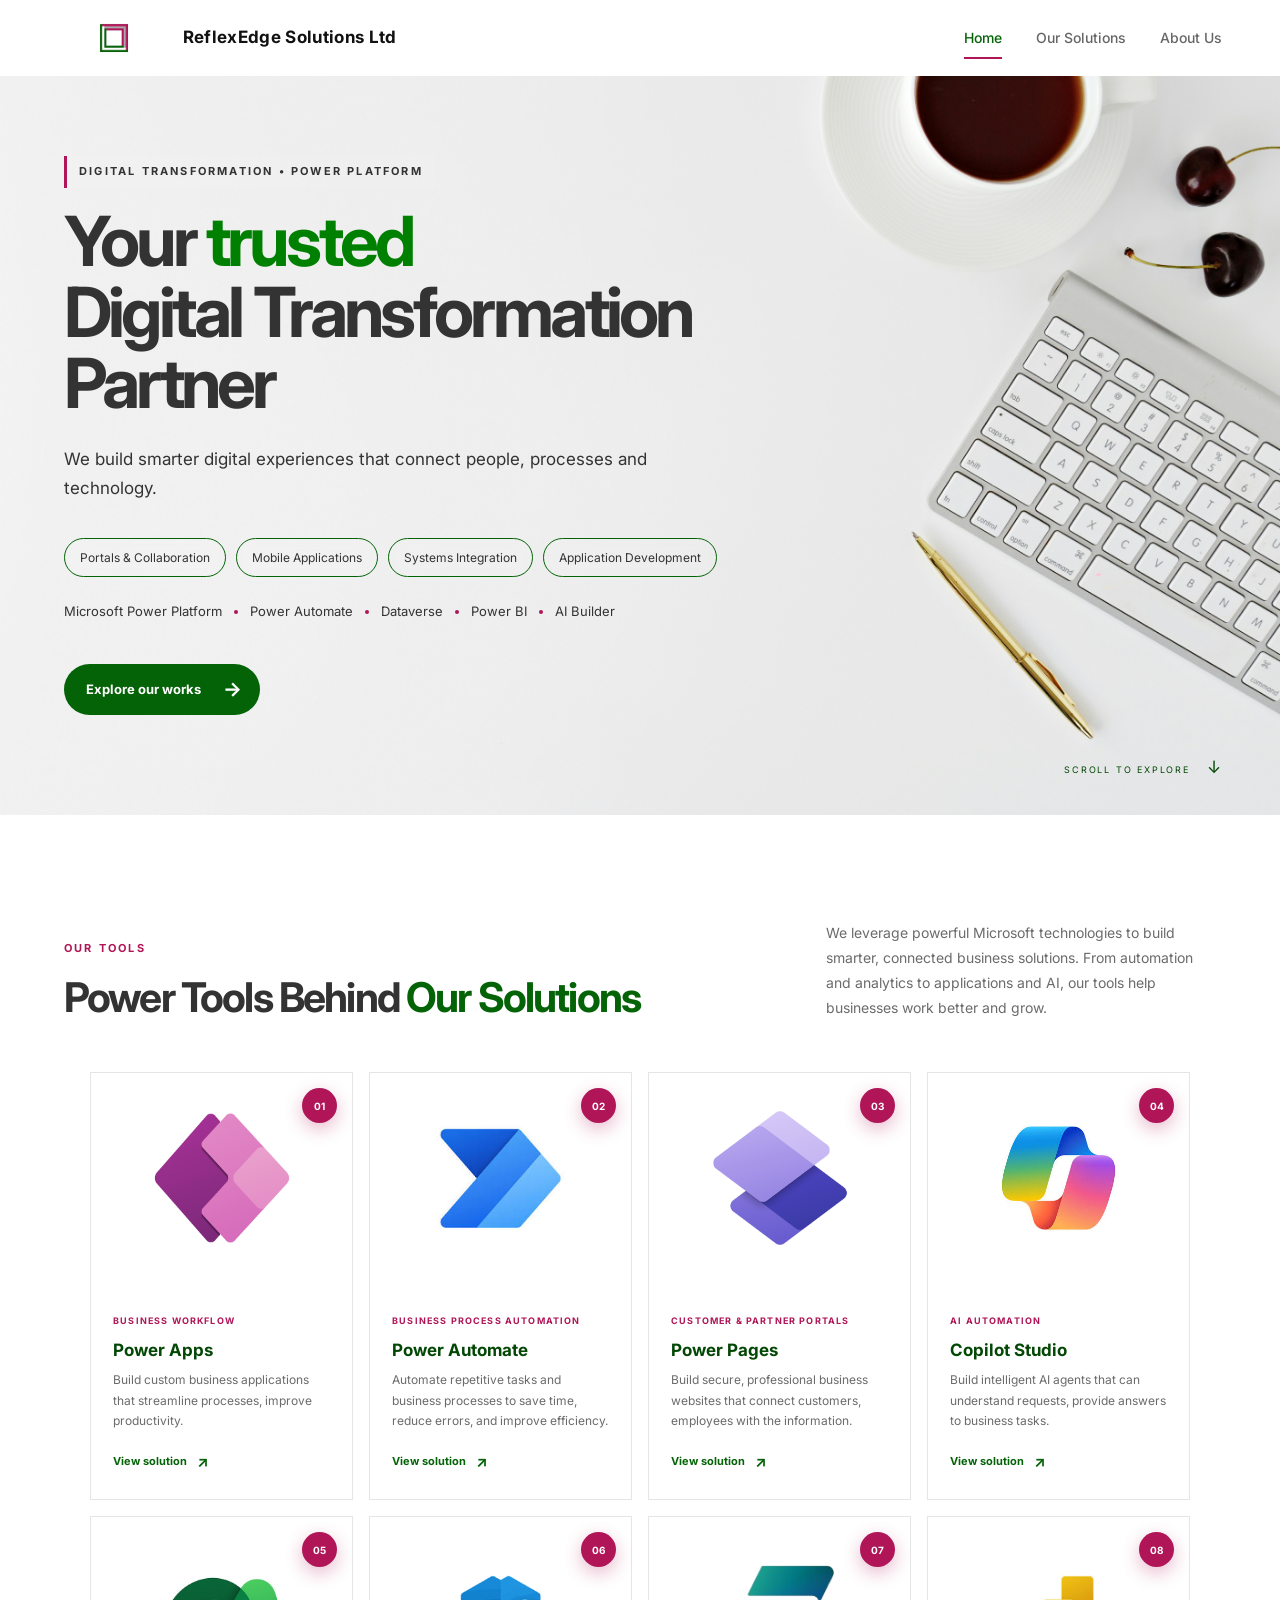
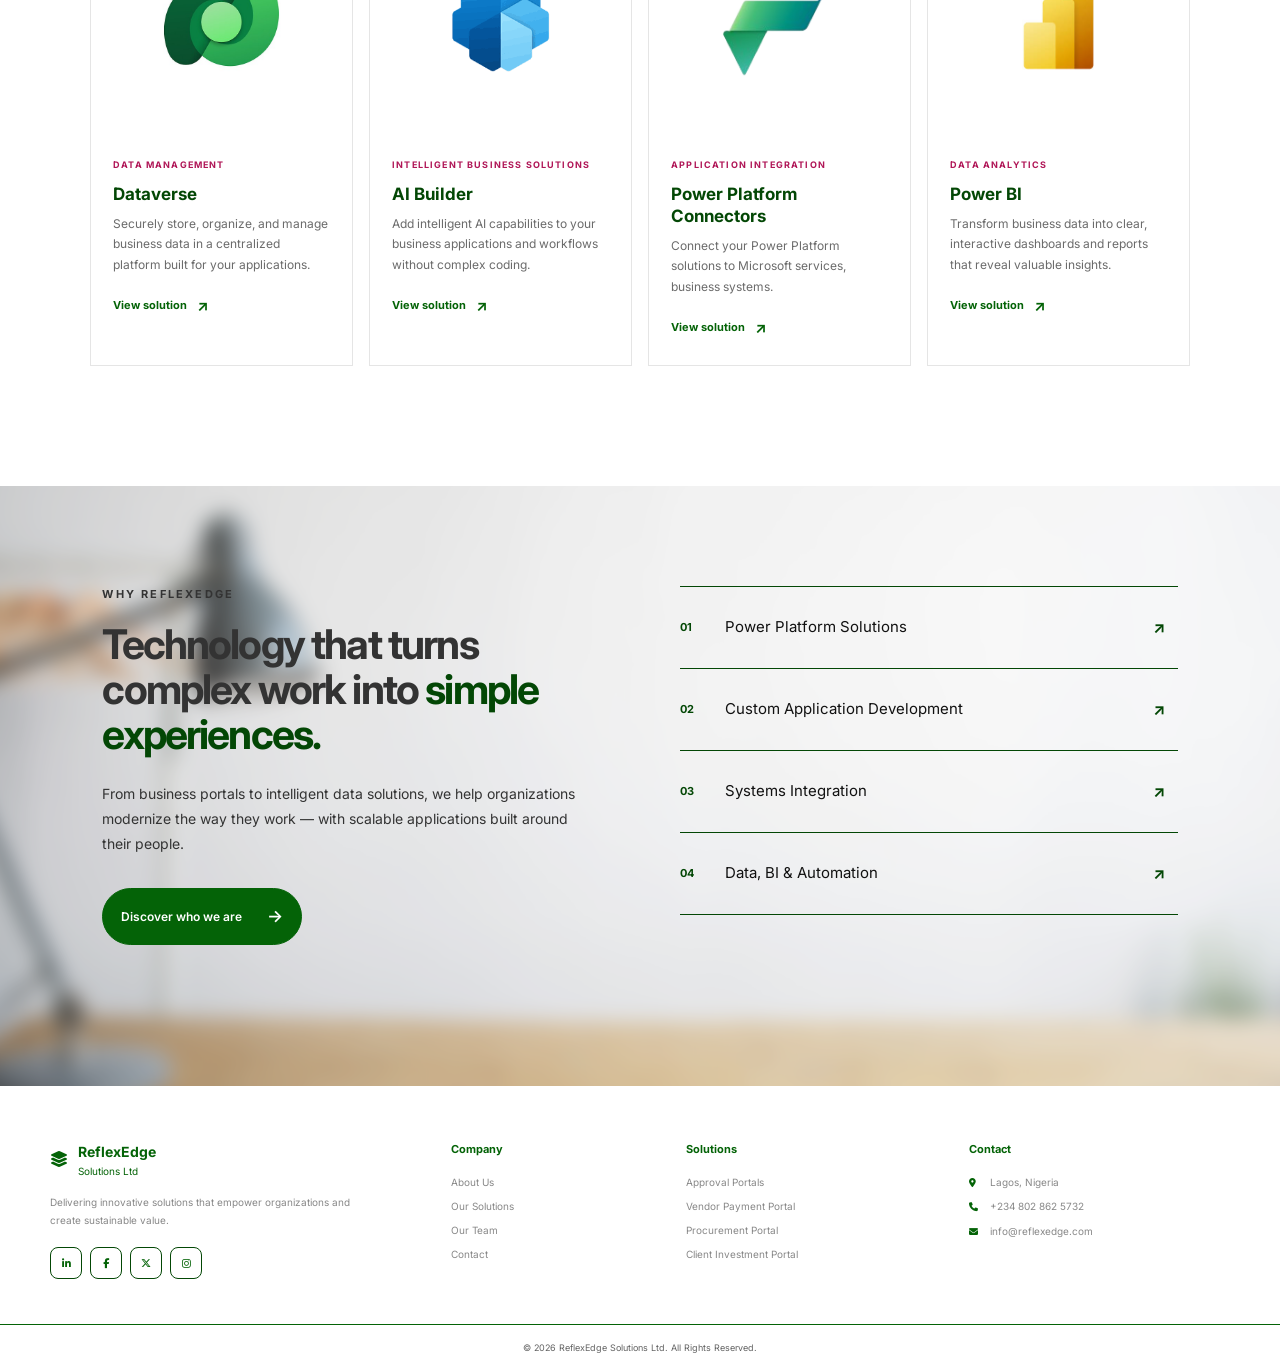
==== index.html @ c1a8a772 "Update index.html" ====
<!DOCTYPE html>
<html lang="en">
<head>
    <meta charset="UTF-8">
    <meta name="viewport" content="width=device-width, initial-scale=1.0">

    <meta name="description"
          content="ReflexEdge Solutions Ltd — Digital transformation, Power Platform and business application solutions.">

    <meta name="keywords"
          content="ReflexEdge Solutions, ReflexEdge Solutions Ltd, digital transformation Nigeria, Power Platform Nigeria, business applications Nigeria, systems integration">

    <meta name="author" content="ReflexEdge Solutions Ltd">
    <meta name="robots" content="index, follow">

    <link rel="canonical" href="https://www.reflexedgesolutions.com/">

    <title>ReflexEdge Solutions Ltd | Digital Transformation</title>

    <link rel="icon" type="image/png" href="images/logo.png">

    <link rel="preconnect" href="https://fonts.googleapis.com">
    <link rel="preconnect" href="https://fonts.gstatic.com" crossorigin>
    <link href="https://fonts.googleapis.com/css2?family=Inter:wght@400;500;600;700;800&display=swap"
          rel="stylesheet">

    <link rel="stylesheet" href="style.css">

    <link rel="stylesheet"
          href="https://cdnjs.cloudflare.com/ajax/libs/font-awesome/6.5.2/css/all.min.css">
</head>



    

<body>

<header class="site-header">
    <a href="#home" class="brand">
        <img src="images/logo.png" alt="ReflexEdge Solutions Ltd Logo">
        <span>ReflexEdge Solutions Ltd</span>
    </a>

    <nav class="desktop-nav" aria-label="Primary navigation">
        <a href="/" class="active">Home</a>
        <a href="/Solutions/">Our Solutions</a>
        <a href="/meet-the-team/">About Us</a>
    </nav>

    <button class="menu-button" aria-label="Open menu" type="button">
        <span></span>
        <span></span>
        <span></span>
    </button>
</header>

<main>

    <!-- HERO -->
    <section class="hero" id="home">
        <div class="hero-image"></div>
        <div class="hero-overlay"></div>

        <div class="hero-content">
            <div class="hero-text">

                <span class="eyebrow">
                    DIGITAL TRANSFORMATION • POWER PLATFORM
                </span>

                <h1 class="animated-heading">
                    <span class="heading-line line-1" style = color:#333333 >
                        Your <span style="color:green">trusted</span>
                    </span>

                    <span class="heading-line line-2" style = color:#333333>
                        Digital Transformation
                    </span>

                    <span class="heading-line line-3" style = color:#333333>
                        Partner
                    </span>
                </h1>

                <p class="hero-lead">
                    We build smarter digital experiences
                    that connect people, processes and technology.
                </p>

                <div class="service-pills">
                    <span>Portals &amp; Collaboration</span>
                    <span>Mobile Applications</span>
                    <span>Systems Integration</span>
                    <span>Application Development</span>
                </div>

                <div class="platforms">
                    <span>Microsoft Power Platform</span>
                    <i></i>
                    <span>Power Automate</span>
                    <i></i>
                    <span>Dataverse</span>
                    <i></i>
                    <span>Power BI</span>
                    <i></i>
                    <span>AI Builder</span>
                </div>

                <a href="Solutions/" class="hero-cta">
                    Explore our works
                    <span>→</span>
                </a>

            </div>
        </div>

        <div class="hero-scroll">
            SCROLL TO EXPLORE
            <span>↓</span>
        </div>
    </section>

    <!-- SOLUTIONS -->
    <section class="solutions-section" id="solutions">

        <div class="section-heading">
            <div>
                <span class="section-kicker">OUR TOOLS</span>

                <h2>
                   Power Tools Behind 
                    <em>Our Solutions</em>
                </h2>
            </div>

            <p>
               We leverage powerful Microsoft technologies to build smarter, connected business solutions.
               From automation and analytics to applications and AI, our tools help businesses work better and grow.
            </p>
        </div>

        <div class="solution-grid">

            <article class="solution-card">
                <div class="card-image">
                    <img src="images/power_apps.png" alt="Approval Portal">
                    <span class="card-number">01</span>
                </div>

                <div class="card-body">
                    <span>Business Workflow</span>
                    <h3>Power Apps</h3>
                    <p>
                        Build custom business applications that streamline processes, improve productivity.
                    </p>

                    <a href="/Solutions/">
                        View solution <b>↗</b>
                    </a>
                </div>
            </article>

            <article class="solution-card">
                <div class="card-image">
                    <img src="images/powerautomate.png" alt="Vendor Payment Portal">
                    <span class="card-number">02</span>
                </div>

                <div class="card-body">
                    <span>Business Process Automation</span>
                    <h3>Power Automate</h3>
                    <p>
                        Automate repetitive tasks and business processes to save time, reduce errors, and improve efficiency.
                    </p>

                    <a href="/Solutions/">
                        View solution <b>↗</b>
                    </a>
                </div>
            </article>

            <article class="solution-card">
                <div class="card-image">
                    <img src="images/powerpages.png" alt="Procurement Portal">
                    <span class="card-number">03</span>
                </div>

                <div class="card-body">
                    <span>Customer & Partner Portals</span>
                    <h3>Power Pages</h3>
                    <p>
                        Build secure, professional business websites that connect customers, employees with the information.                   </p>

                    <a href="/Solutions/">
                        View solution <b>↗</b>
                    </a>
                </div>
            </article>

            <article class="solution-card">
                <div class="card-image">
                    <img src="images/copilot_studio.jpg" alt="Client Investment Portal">
                    <span class="card-number">04</span>
                </div>

                <div class="card-body">
                    <span>AI Automation </span>
                    <h3>Copilot Studio</h3>
                    <p>
                        Build intelligent AI agents that can understand requests, provide answers to business tasks.                    </p>

                    <a href="/Solutions/">
                        View solution <b>↗</b>
                    </a>
                </div>
            </article>




             <article class="solution-card">
                <div class="card-image">
                    <img src="images/dataverse.jpg" alt="Client Investment Portal">
                    <span class="card-number">05</span>
                </div>

                <div class="card-body">
                    <span>Data Management</span>
                    <h3>Dataverse</h3>
                    <p>
                        Securely store, organize, and manage business data in a centralized platform built for your applications.                   </p>

                    <a href="/Solutions/">
                        View solution <b>↗</b>
                    </a>
                </div>
            </article>





             <article class="solution-card">
                <div class="card-image">
                    <img src="images/AI_builder.png" alt="Client Investment Portal">
                    <span class="card-number">06</span>
                </div>

                <div class="card-body">
                    <span>Intelligent Business Solutions</span>
                    <h3>AI Builder</h3>
                    <p>
                        Add intelligent AI capabilities to your business applications and workflows without complex coding.                    </p>

                    <a href="/Solutions/">
                        View solution <b>↗</b>
                    </a>
                </div>
            </article>




             <article class="solution-card">
                <div class="card-image">
                    <img src="images/PowerPlatformonnectors.png" alt="Client Investment Portal">
                    <span class="card-number">07</span>
                </div>

                <div class="card-body">
                    <span>Application Integration</span>
                    <h3>Power Platform Connectors</h3>
                    <p>
                        Connect your Power Platform solutions to Microsoft services, business systems.</p>

                    <a href="/Solutions/">
                        View solution <b>↗</b>
                    </a>
                </div>
            </article>




             <article class="solution-card">
                <div class="card-image">
                    <img src="images/powerBI.jpg" alt="Client Investment Portal">
                    <span class="card-number">08</span>
                </div>

                <div class="card-body">
                    <span>Data Analytics</span>
                    <h3>Power BI</h3>
                    <p>
                        Transform business data into clear, interactive dashboards and reports that reveal valuable insights.  </p>

                    <a href="/Solutions/">
                        View solution <b>↗</b>
                    </a>
                </div>
            </article>


        </div>
    </section>

    <!-- WHY REFLEXEDGE -->
    <section class="capabilities" id="about">

        <div class="capability-copy">
            <span class="section-kicker">WHY REFLEXEDGE</span>

            <h2>
                Technology that turns complex
                work into
                <span>simple experiences.</span>
            </h2>

            <p>
                From business portals to intelligent
                data solutions, we help organizations
                modernize the way they work — with
                scalable applications built around
                their people.
            </p>

            <a href="/meet-the-team/index.html" class="outline-button">
                Discover who we are
                <span>→</span>
            </a>
        </div>

        <div class="capability-list">

            <div>
                <strong>01</strong>
                <span>Power Platform Solutions</span>
                <b>↗</b>
            </div>

            <div>
                <strong>02</strong>
                <span>Custom Application Development</span>
                <b>↗</b>
            </div>

            <div>
                <strong>03</strong>
                <span>Systems Integration</span>
                <b>↗</b>
            </div>

            <div>
                <strong>04</strong>
                <span>Data, BI &amp; Automation</span>
                <b>↗</b>
            </div>

        </div>
    </section>

</main>

<!-- FOOTER -->
<footer class="footer">

    <div class="container footer-grid">

        <div class="footer-brand">

            <a href="#" class="footer-logo">
                <span class="logo-mark">
                    <i class="fa-solid fa-layer-group"></i>
                </span>

                <span class="logo-text">
                    <strong>ReflexEdge</strong>
                    <small>Solutions Ltd</small>
                </span>
            </a>

            <p>
                Delivering innovative solutions that empower organizations
                and create sustainable value.
            </p>

            <div class="social-links">
                <a href="#" target="_blank" rel="noopener noreferrer" aria-label="LinkedIn">
                    <i class="fa-brands fa-linkedin-in"></i>
                </a>

                <a href="https://www.facebook.com/share/1Es9724ieX/"
                   target="_blank" rel="noopener noreferrer" aria-label="Facebook">
                    <i class="fa-brands fa-facebook-f"></i>
                </a>

                <a href="#" target="_blank" rel="noopener noreferrer" aria-label="X">
                    <i class="fa-brands fa-x-twitter"></i>
                </a>

                <a href="https://www.instagram.com/reflexedgeng?stkn=d2kxNXM4aDJtZXBw"
                   target="_blank" rel="noopener noreferrer" aria-label="Instagram">
                    <i class="fa-brands fa-instagram"></i>
                </a>
            </div>

        </div>

        <div class="footer-column">
            <h4>Company</h4>
            <a href="/meet-the-team/">About Us</a>
            <a href="/Solutions/">Our Solutions</a>
            <a href="/meet-the-team/">Our Team</a>
            <a href="/meet-the-team/#team-grid">Contact</a>
        </div>

        <div class="footer-column">
            <h4>Solutions</h4>
            <a href="/Solutions/">Approval Portals</a>
            <a href="/Solutions/">Vendor Payment Portal</a>
            <a href="/Solutions/">Procurement Portal</a>
            <a href="/Solutions/">Client Investment Portal</a>
        </div>

        <div class="footer-column">
            <h4>Contact</h4>
            <p><i class="fa-solid fa-location-dot"></i> Lagos, Nigeria</p>
            <p><i class="fa-solid fa-phone"></i> +234 802 862 5732</p>
            <p><i class="fa-solid fa-envelope"></i> info@reflexedge.com</p>
        </div>

    </div>

    <div class="footer-bottom">
        <div class="container">
            <p>© 2026 ReflexEdge Solutions Ltd. All Rights Reserved.</p>
        </div>
    </div>

</footer>

<script>
    const menuButton = document.querySelector(".menu-button");
    const nav = document.querySelector(".desktop-nav");

    if (menuButton && nav) {
        menuButton.addEventListener("click", () => {
            nav.classList.toggle("open");
            menuButton.classList.toggle("open");
        });
    }

    /*
     * Desktop scroll animations only.
     * On screens 800px and below, CSS removes the animation
     * and everything is shown immediately.
     */
    if (window.matchMedia("(min-width: 801px)").matches) {
        const animatedElements = document.querySelectorAll(
            ".solution-grid, .section-heading, .capability-copy, .capability-list"
        );

        const scrollObserver = new IntersectionObserver(
            (entries, observer) => {
                entries.forEach((entry) => {
                    if (entry.isIntersecting) {
                        entry.target.classList.add("animate-in");
                        observer.unobserve(entry.target);
                    }
                });
            },
            { threshold: 0.2 }
        );

        animatedElements.forEach((element) => {
            scrollObserver.observe(element);
        });
    }
</script>

</body>
</html>
---- style.css ----
/* =========================================================
   REFLEXEDGE SOLUTIONS LTD — INDEX PAGE
   Cleaned + Responsive
   Desktop animations kept.
   Mobile/tablet animations disabled.
   ========================================================= */

:root {
    --pink: #b01657;
    --pink-dark: #850d40;
    --pink-light: #f8e9ef;

    --green: #046307;
    --green-dark: #034705;
    --green-light: #e8f2e8;

    --ink: #111;
    --muted: #6b6b6b;
    --line: #e5e5e5;
    --white: #fff;

    --max-width: 1240px;
}

/* =========================
   RESET / GLOBAL
   ========================= */

*,
*::before,
*::after {
    box-sizing: border-box;
    margin: 0;
    padding: 0;
}

html {
    scroll-behavior: smooth;
}

body {
    font-family: "Inter", Arial, sans-serif;
    color: var(--ink);
    background: var(--white);
    line-height: 1.6;
    overflow-x: hidden;
}

img,
svg {
    max-width: 100%;
    display: block;
}

a {
    color: inherit;
    text-decoration: none;
}

button {
    font-family: inherit;
}

/* =========================
   HEADER
   ========================= */

.site-header {
    width: 100%;
    height: 76px;
    padding: 0 4.5%;
    display: flex;
    align-items: center;
    justify-content: space-between;

    position: sticky;
    top: 0;
    z-index: 1000;

    background: rgba(255, 255, 255, 0.97);
    backdrop-filter: blur(15px);
    -webkit-backdrop-filter: blur(15px);
}

.brand {
    display: flex;
    align-items: center;
    gap: 13px;

    font-size: 17px;
    font-weight: 700;
    letter-spacing: .02em;
    white-space: nowrap;
}

.brand img {
    width: 112px;
    height: 48px;
    object-fit: contain;
}

.desktop-nav {
    display: flex;
    align-items: center;
    gap: 34px;
}

.desktop-nav a {
    position: relative;
    color: #666;
    font-size: 14px;
    font-weight: 500;
    transition: color .25s ease;
}

.desktop-nav a:hover,
.desktop-nav a.active {
    color: var(--green);
}

.desktop-nav a.active::after {
    content: "";
    position: absolute;
    left: 0;
    right: 0;
    bottom: -10px;
    height: 2px;
    background: var(--pink);
}

/* Mobile menu button */

.menu-button {
    display: none;
    width: 40px;
    height: 40px;
    border: 0;
    background: transparent;
    cursor: pointer;

    flex-direction: column;
    justify-content: center;
    align-items: center;
    gap: 5px;
}

.menu-button span {
    display: block;
    width: 23px;
    height: 2px;
    background: var(--green);
    transition: transform .3s ease, opacity .3s ease;
}

.menu-button.open span:nth-child(1) {
    transform: translateY(7px) rotate(45deg);
}

.menu-button.open span:nth-child(2) {
    opacity: 0;
}

.menu-button.open span:nth-child(3) {
    transform: translateY(-7px) rotate(-45deg);
}

/* =========================
   HERO
   ========================= */

.hero {
    position: relative;
    min-height: 690px;
    display: flex;
    align-items: center;
    overflow: hidden;
}

.hero::after {
    content: "";
    position: absolute;
    left: 0;
    right: 0;
    bottom: 0;
    height: 80px;
    z-index: 2;
    pointer-events: none;


    
}
.hero-image {
    position: absolute;
    inset: 0;
    z-index: 0;

    background-image: url("images/leone-venter-VieM9BdZKFo-unsplash.jpg");
    background-size: cover;
    background-position: center center;
    background-repeat: no-repeat;
}

/* Mobile */
@media (max-width: 800px) {
    .hero {
        min-height: 100vh;
        height: 100vh;
    }

    .hero-image {
        width: 100%;
        height: 100%;
        background-size: cover;
        background-position: center center;
    }
}

.hero-overlay {
    position: absolute;
    inset: 0;
    z-index: 1;
    background: transparent;
}

.hero-content {
    width: min(var(--max-width), 90%);
    margin: 0 auto;
    padding: 80px 0 100px;

    position: relative;
    z-index: 3;
}

.hero-text {
    width: 62%;
}

.eyebrow {
    display: inline-block;
    margin-bottom: 18px;
    padding: 7px 12px;

    color: #333;
    font-size: 11px;
    font-weight: 700;
    letter-spacing: .2em;

    border-left: 3px solid var(--pink);
    background: rgba(255, 255, 255, .08);
}

.hero h1 {
    max-width: 800px;
    margin-bottom: 26px;

    color: #333;
    font-size: clamp(43px, 5.4vw, 78px);
    line-height: 1.03;
    letter-spacing: -.055em;
    font-weight: 700;
}

.hero h1 span {
    color: #f1a7c4;
}

.hero-lead {
    max-width: 650px;
    margin-bottom: 35px;

    color: #333;
    font-size: 17px;
    line-height: 1.7;
}

.service-pills {
    display: flex;
    flex-wrap: wrap;
    gap: 10px;
    margin-bottom: 24px;
}

.service-pills span {
    padding: 9px 15px;

    border: 1px solid var(--green);
    border-radius: 100px;

    background: rgba(255, 255, 255, .08);
    color: #333;
    font-size: 12px;

    backdrop-filter: blur(8px);
    -webkit-backdrop-filter: blur(8px);

    transition: background .25s ease, color .25s ease, border-color .25s ease;
}

.service-pills span:hover {
    background: var(--pink-dark);
    color: #fff;
    border-color: var(--pink-dark);
}

.platforms {
    display: flex;
    align-items: center;
    flex-wrap: wrap;
    gap: 12px;

    color: #333;
    font-size: 13px;
}

.platforms i {
    width: 4px;
    height: 4px;
    flex: 0 0 4px;
    border-radius: 50%;
    background: var(--pink);
}

.hero-cta {
    display: inline-flex;
    align-items: center;
    gap: 22px;

    margin-top: 42px;
    padding: 15px 18px 15px 22px;

    border-radius: 30px;
    background: var(--green);
    color: #fff;

    font-size: 13px;
    font-weight: 700;

    transition: background .25s ease, transform .25s ease, box-shadow .25s ease;
}

.hero-cta span {
    font-size: 20px;
    line-height: 1;
}

.hero-cta:hover {
    background: var(--pink-dark);
    transform: translateY(-3px);
    box-shadow: 0 12px 28px rgba(176, 22, 87, .35);
}

.hero-scroll {
    position: absolute;
    right: 4.5%;
    bottom: 34px;
    z-index: 3;

    color: var(--green-dark);
    font-size: 9px;
    letter-spacing: .2em;
}

.hero-scroll span {
    margin-left: 12px;
    font-size: 17px;
}

/* =========================
   SOLUTIONS
   ========================= */

.solutions-section {
    max-width: 1450px;
    margin: 0 auto;
    padding: 105px 5% 120px;
    background: var(--white);
}

.section-heading {
    display: flex;
    align-items: flex-end;
    justify-content: space-between;
    gap: 60px;
    margin-bottom: 52px;
}

.section-kicker {
    display: block;
    margin-bottom: 18px;

    color: var(--pink);
    font-size: 11px;
    font-weight: 700;
    letter-spacing: .2em;
}

.section-heading h2 {
    max-width: 720px;

    color: #333;
    font-size: clamp(30px, 3.2vw, 48px);
    line-height: 1.1;
    letter-spacing: -.045em;
    font-weight: 700;
}

.section-heading h2 em {
    color: var(--green);
    font-style: normal;
}

.section-heading > p {
    max-width: 390px;
    color: var(--muted);
    font-size: 14px;
    line-height: 1.8;
}
.solution-grid {
    display: grid;
    grid-template-columns: repeat(4, minmax(0, 1fr));
    gap: 16px;

    max-width: 1100px;
    margin: 0 auto;
}

.solution-card {
    position: relative;
    overflow: hidden;

    background: var(--white);
    border: 1px solid var(--line);

    transition: transform .3s ease, box-shadow .3s ease, border-color .3s ease;
}

.solution-card:hover {
    transform: translateY(-8px);
    border-color: rgba(176, 22, 87, .25);
    box-shadow: 0 22px 50px rgba(4, 99, 7, .12);
}

.card-image {
    position: relative;
    height: 210px;
    overflow: hidden;
    background: #ddd;
}

.card-image img {
    width: 100%;
    height: 100%;
    object-fit: cover;

    transition: transform .5s ease;
}

.solution-card:hover .card-image img {
    transform: scale(1.06);
}

.card-number {
    position: absolute;
    top: 15px;
    right: 15px;

    width: 35px;
    height: 35px;

    display: grid;
    place-items: center;

    border-radius: 50%;
    background: var(--pink);
    color: #fff;
    box-shadow: 0 6px 18px rgba(176, 22, 87, .3);

    font-size: 10px;
    font-weight: 700;
}

.card-body {
    padding: 23px 22px 25px;
}

.card-body > span {
    color: var(--pink);
    font-size: 9px;
    font-weight: 700;
    letter-spacing: .13em;
    text-transform: uppercase;
}

.card-body h3 {
    margin: 7px 0 9px;
    color: var(--green-dark);
    font-size: 17px;
    line-height: 1.3;
}

.card-body p {
    min-height: 65px;
    color: var(--muted);
    font-size: 12px;
    line-height: 1.7;
}

.card-body a {
    display: inline-flex;
    align-items: center;
    gap: 10px;
    margin-top: 15px;

    color: var(--green);
    font-size: 11px;
    font-weight: 700;

    transition: color .25s ease, gap .25s ease;
}

.card-body a:hover {
    color: var(--pink);
    gap: 15px;
}

.card-body b {
    font-size: 15px;
}

/* =========================
   WHY REFLEXEDGE
   ========================= */

.capabilities {
    position: relative;
    display: grid;
    grid-template-columns: 1fr 1fr;
    gap: 80px;

    min-height: 600px;
    padding: 100px 8%;

    overflow: hidden;
}

.capabilities::before {
    content: "";
    position: absolute;
    inset: -15px;
    z-index: 0;

    background: url("images/andrej-lisakov-3A4XZUopCJA-unsplash.jpg")
        center / cover no-repeat;

    filter: blur(10px);
    opacity: .8;
    transform: scale(1.04);
}

.capability-copy,
.capability-list {
    position: relative;
    z-index: 1;
}

.capability-copy .section-kicker {
    color: #333;
}

.capability-copy h2 {
    max-width: 650px;
    color: #333;

    font-size: clamp(30px, 3.2vw, 48px);
    line-height: 1.1;
    letter-spacing: -.045em;
}

.capability-copy h2 span {
    color: var(--green-dark);
}

.capability-copy p {
    max-width: 560px;
    margin: 24px 0 32px;

    color: #333;
    font-size: 14px;
    line-height: 1.8;
}

.outline-button {
    display: inline-flex;
    align-items: center;
    gap: 25px;

    padding: 14px 18px;

    border: 1px solid var(--green);
    border-radius: 30px;

    background: var(--green);
    color: #fff;

    font-size: 12px;
    font-weight: 600;

    transition: background .25s ease, border-color .25s ease;
}

.outline-button:hover {
    background: var(--pink-dark);
    border-color: var(--pink-dark);
}

.outline-button span {
    font-size: 17px;
}

.capability-list {
    border-top: 1px solid var(--green-dark);
}

.capability-list div {
    min-height: 82px;

    display: grid;
    grid-template-columns: 45px 1fr 25px;
    align-items: center;

    border-bottom: 1px solid var(--green-dark);

    transition: padding .25s ease, background .25s ease;
}

.capability-list div:hover {
    padding-left: 8px;
    background: var(--green-light);
}

.capability-list strong {
    color: var(--green-dark);
    font-size: 11px;
}

.capability-list span {
    font-size: 15px;
}

.capability-list b {
    color: var(--green-dark);
    font-size: 16px;
}

/* =========================
   FOOTER
   ========================= */

.footer {
    width: 100%;
    background: #fff;
    color: #000;
}

.footer-grid {
    width: min(1180px, calc(100% - 50px));
    margin: 0 auto;

    display: grid;
    grid-template-columns: 1.5fr .8fr 1fr 1.1fr;
    gap: 45px;

    padding: 55px 0 45px;
}

.footer-brand {
    min-width: 0;
}

.footer-logo {
    display: inline-flex;
    align-items: center;
    gap: 10px;
}

.footer-logo .logo-mark {
    color: var(--green);
}

.footer-logo .logo-text {
    display: flex;
    flex-direction: column;
    color: var(--green);
}

.footer-logo .logo-text strong {
    font-size: 14px;
}

.footer-logo .logo-text small {
    font-size: 10px;
}

.footer-brand > p {
    max-width: 310px;
    margin-top: 15px;

    color: #888;
    font-size: 10px;
    line-height: 1.75;
}

.social-links {
    display: flex;
    align-items: center;
    gap: 8px;
    margin-top: 18px;
}

.social-links a {
    width: 32px;
    height: 32px;

    display: flex;
    align-items: center;
    justify-content: center;

    border: 1px solid var(--green-dark);
    border-radius: 8px;

    color: var(--green);
    font-size: 10px;

    transition: background .25s ease, color .25s ease, border-color .25s ease;
}

.social-links a:hover {
    background: #fff;
    color: #000;
    border-color: #333;
}

.footer-column {
    min-width: 0;
    display: flex;
    flex-direction: column;
    gap: 9px;
}

.footer-column h4 {
    margin: 0 0 7px;
    color: var(--green);
    font-size: 11px;
    font-weight: 700;
}

.footer-column a {
    width: fit-content;
    color: #888;
    font-size: 10px;
    line-height: 1.5;
    transition: color .25s ease, transform .25s ease;
}

.footer-column a:hover {
    color: #333;
    transform: translateX(3px);
}

.footer-column p {
    display: flex;
    align-items: flex-start;
    gap: 8px;

    margin: 0;
    color: #888;
    font-size: 10px;
    line-height: 1.55;
}

.footer-column p i {
    width: 13px;
    flex-shrink: 0;
    margin-top: 3px;

    color: var(--green);
    font-size: 9px;
}

.footer-bottom {
    width: 100%;
    border-top: 1px solid var(--green);
}

.footer-bottom .container {
    min-height: 44px;
    display: flex;
    align-items: center;
    justify-content: center;
}

.footer-bottom p {
    margin: 0;
    padding: 0 12px;

    color: #626262;
    font-size: 9px;
    line-height: 1.5;
    text-align: center;
}

/* =========================
   DESKTOP ANIMATIONS
   ========================= */

/* Hero heading entrance */

.animated-heading {
    overflow: hidden;
}

.animated-heading .heading-line {
    display: block;
    opacity: 0;
    transform: translateY(45px);

    animation: headingIn 1s cubic-bezier(.22, 1, .36, 1) forwards;
}

.animated-heading .line-1 {
    animation-delay: .1s;
}

.animated-heading .line-2 {
    animation-delay: .3s;
}

.animated-heading .line-3 {
    animation-delay: .5s;
}

@keyframes headingIn {
    from {
        opacity: 0;
        transform: translateY(45px);
    }

    to {
        opacity: 1;
        transform: translateY(0);
    }
}

/* Scroll-triggered sections */

.section-heading,
.capability-copy,
.capability-list {
    opacity: 0;
    transition: opacity 1.2s ease-out, transform 1.2s ease-out;
}

.section-heading {
    transform: translateX(100px);
}

.capability-copy,
.capability-list {
    transform: translateX(-100px);
}

.section-heading.animate-in,
.capability-copy.animate-in,
.capability-list.animate-in {
    opacity: 1;
    transform: translateX(0);
}

/* Solution cards */

.solution-grid .solution-card {
    opacity: 0;
    transform: translateX(100px);
}

.solution-grid.animate-in .solution-card {
    opacity: 1;
    animation: cardIn 1s ease-out forwards;
}

.solution-grid.animate-in .solution-card:nth-child(1) {
    animation-delay: 0s;
}

.solution-grid.animate-in .solution-card:nth-child(2) {
    animation-delay: .15s;
}

.solution-grid.animate-in .solution-card:nth-child(3) {
    animation-delay: .3s;
}

.solution-grid.animate-in .solution-card:nth-child(4) {
    animation-delay: .45s;
}

@keyframes cardIn {
    from {
        opacity: 0;
        transform: translateX(100px);
    }

    to {
        opacity: 1;
        transform: translateX(0);
    }
}

/* =========================
   TABLET / MOBILE
   Animations are disabled
   ========================= */

@media (max-width: 1200px) {
    .site-header {
        padding-inline: 3%;
    }

    .desktop-nav {
        gap: 25px;
    }

    .hero-content {
        width: min(1100px, 92%);
    }

    .hero-text {
        width: 65%;
    }

    .solutions-section {
        padding-inline: 4%;
    }

    .capabilities {
        padding-inline: 6%;
        gap: 55px;
    }

    .footer-grid {
        width: calc(100% - 60px);
        gap: 30px;
    }
}

@media (max-width: 1000px) {
    .site-header {
        height: 70px;
        padding: 0 25px;
    }

    .brand {
        gap: 8px;
        font-size: 15px;
    }

    .brand img {
        width: 90px;
        height: 43px;
    }

    .desktop-nav {
        gap: 20px;
    }

    .desktop-nav a {
        font-size: 13px;
    }

    .hero {
        min-height: 650px;
    }

    .hero-content {
        width: calc(100% - 60px);
        padding: 75px 0 90px;
    }

    .hero-text {
        width: 68%;
    }

    .hero h1 {
        font-size: clamp(40px, 6vw, 64px);
    }

    .hero-lead {
        font-size: 15px;
    }

    .solutions-section {
        padding: 80px 30px 90px;
    }

    .section-heading {
        gap: 35px;
        align-items: flex-start;
    }

    .section-heading h2 {
        font-size: clamp(28px, 4vw, 42px);
    }

    .section-heading > p {
        max-width: 320px;
    }

    .solution-grid {
        grid-template-columns: repeat(2, minmax(0, 1fr));
        gap: 20px;
    }

    .card-image {
        height: 240px;
    }

    .capabilities {
        grid-template-columns: 1fr;
        gap: 55px;
        padding: 80px 7%;
        min-height: auto;
    }

    .capability-copy h2 {
        font-size: clamp(30px, 5vw, 46px);
    }

    .capability-list {
        width: 100%;
    }

    /* No entrance/floating animation on tablet */
    .animated-heading .heading-line,
    .section-heading,
    .capability-copy,
    .capability-list,
    .solution-grid .solution-card {
        opacity: 1;
        transform: none;
        animation: none !important;
        transition: none !important;
    }
}

@media (max-width: 800px) {
    .site-header {
        height: 68px;
        padding: 0 22px;
    }

    .brand {
        font-size: 14px;
    }

    .brand img {
        width: 82px;
        height: 40px;
    }

    .desktop-nav {
        display: none;
    }

    .menu-button {
        display: flex;
    }

    .desktop-nav.open {
        display: flex;
        position: absolute;
        top: 68px;
        left: 0;
        right: 0;

        width: 100%;
        flex-direction: column;
        align-items: stretch;
        gap: 0;

        padding: 12px 22px 20px;
        background: rgba(255, 255, 255, .98);

        backdrop-filter: blur(15px);
        -webkit-backdrop-filter: blur(15px);

        box-shadow: 0 15px 35px rgba(0, 0, 0, .08);
    }

    .desktop-nav.open a {
        width: 100%;
        padding: 14px 5px;
        font-size: 14px;
        border-bottom: 1px solid rgba(0, 0, 0, .06);
    }

    .desktop-nav.open a.active::after {
        display: none;
    }

    .hero {
        min-height: auto;
    }

    .hero-content {
        width: calc(100% - 44px);
        padding: 75px 0 95px;
    }

    .hero-text {
        width: 100%;
    }

    .hero h1 {
        font-size: clamp(38px, 8vw, 58px);
    }

    .hero-lead {
        max-width: 600px;
        font-size: 15px;
    }

    .hero-scroll {
        display: none;
    }

    .solutions-section {
        padding: 75px 22px 85px;
    }

    .section-heading {
        display: block;
        margin-bottom: 40px;
    }

    .section-heading h2 {
        max-width: 650px;
        font-size: clamp(29px, 6vw, 42px);
    }

    .section-heading > p {
        max-width: 600px;
        margin-top: 20px;
    }

    .solution-grid {
        grid-template-columns: repeat(2, minmax(0, 1fr));
        gap: 18px;
    }

    .card-image {
        height: 220px;
    }

    .card-body {
        padding: 20px 18px 22px;
    }

    .capabilities {
        padding: 75px 7%;
        gap: 45px;
    }

    .capability-copy h2 {
        font-size: clamp(29px, 6vw, 44px);
    }

    .capability-list div {
        min-height: 75px;
    }
}

@media (max-width: 600px) {
    .site-header {
        height: 64px;
        padding: 0 17px;
    }

    .brand {
        min-width: 0;
        gap: 6px;
        font-size: 12px;
    }

    .brand img {
        width: 70px;
        height: 37px;
    }

    .brand span {
        overflow: hidden;
        text-overflow: ellipsis;
    }

    .menu-button {
        width: 38px;
        height: 38px;
    }

    .desktop-nav.open {
        top: 64px;
        padding-left: 17px;
        padding-right: 17px;
    }

    .hero-content {
        width: calc(100% - 34px);
        padding: 60px 0 85px;
    }

    .eyebrow {
        font-size: 8px;
        letter-spacing: .13em;
        padding: 6px 9px;
        margin-bottom: 15px;
    }

    .hero h1 {
        font-size: clamp(34px, 10vw, 48px);
        letter-spacing: -.045em;
        margin-bottom: 20px;
    }

    .hero-lead {
        font-size: 14px;
        margin-bottom: 28px;
    }

    .service-pills {
        gap: 8px;
        margin-bottom: 22px;
    }

    .service-pills span {
        padding: 8px 11px;
        font-size: 10px;
    }

    .platforms {
        gap: 8px;
        font-size: 10px;
    }

    .hero-cta {
        margin-top: 30px;
        padding: 13px 16px 13px 18px;
        gap: 14px;
        font-size: 11px;
    }

    .hero-cta span {
        font-size: 17px;
    }

    .solutions-section {
        padding: 65px 17px 75px;
    }

    .section-kicker {
        font-size: 9px;
        margin-bottom: 14px;
    }

    .section-heading h2 {
        font-size: clamp(27px, 8vw, 38px);
    }

    .section-heading > p {
        font-size: 12px;
        margin-top: 17px;
    }

    .solution-grid {
        grid-template-columns: 1fr;
        gap: 18px;
    }

    .solution-card {
        width: 100%;
    }

    .card-image {
        height: 230px;
    }

    .card-body {
        padding: 20px 18px 22px;
    }

    .card-body > span {
        font-size: 8px;
    }

    .card-body h3 {
        font-size: 17px;
    }

    .card-body p {
        min-height: auto;
        font-size: 11px;
    }

    .capabilities {
        grid-template-columns: 1fr;
        gap: 40px;
        padding: 65px 22px 70px;
    }

    .capability-copy h2 {
        font-size: clamp(28px, 8vw, 39px);
    }

    .capability-copy p {
        font-size: 12px;
        margin: 20px 0 27px;
    }

    .outline-button {
        padding: 13px 16px;
        gap: 18px;
        font-size: 11px;
    }

    .capability-list div {
        min-height: 70px;
        grid-template-columns: 35px 1fr 20px;
    }

    .capability-list strong {
        font-size: 9px;
    }

    .capability-list span {
        font-size: 12px;
    }

    .capability-list b {
        font-size: 14px;
    }

    .footer-grid {
        width: calc(100% - 34px);
        grid-template-columns: 1fr 1fr;
        gap: 28px 20px;
        padding: 38px 0 32px;
    }

    .footer-brand {
        grid-column: 1 / -1;
    }

    .footer-brand > p {
        max-width: 100%;
        font-size: 10px;
    }

    .footer-column h4 {
        font-size: 10px;
    }

    .footer-column a,
    .footer-column p {
        font-size: 9px;
    }
}

@media (max-width: 420px) {
    .site-header {
        padding: 0 13px;
    }

    .brand {
        font-size: 11px;
    }

    .brand img {
        width: 62px;
        height: 34px;
    }

    .hero-content {
        width: calc(100% - 26px);
        padding: 52px 0 75px;
    }

    .eyebrow {
        font-size: 7px;
        letter-spacing: .1em;
        padding: 5px 8px;
    }

    .hero h1 {
        font-size: clamp(31px, 10.5vw, 43px);
    }

    .hero-lead {
        font-size: 13px;
    }

    .service-pills {
        gap: 7px;
    }

    .service-pills span {
        padding: 7px 9px;
        font-size: 9px;
    }

    .platforms {
        font-size: 9px;
        gap: 6px;
    }

    .hero-cta {
        width: 100%;
        justify-content: space-between;
        margin-top: 27px;
    }

    .solutions-section {
        padding: 55px 13px 65px;
    }

    .section-heading h2 {
        font-size: 28px;
    }

    .solution-grid {
        gap: 15px;
    }

    .card-image {
        height: 210px;
    }

    .capabilities {
        padding: 55px 18px 60px;
    }

    .capability-copy h2 {
        font-size: 28px;
    }

    .capability-list div {
        grid-template-columns: 30px 1fr 18px;
        min-height: 65px;
    }

    .capability-list span {
        font-size: 11px;
    }

    .footer-grid {
        width: calc(100% - 26px);
        grid-template-columns: 1fr;
        gap: 24px;
        padding: 32px 0 28px;
    }

    .footer-brand {
        grid-column: auto;
    }

    .footer-bottom p {
        font-size: 8px;
    }
}

/* =========================
   NO MOTION ON MOBILE
   ========================= */

@media (max-width: 800px) {
    *,
    *::before,
    *::after {
        animation: none !important;
        transition: none !important;
    }

    html {
        scroll-behavior: auto;
    }

    .animated-heading .heading-line,
    .section-heading,
    .capability-copy,
    .capability-list,
    .solution-grid .solution-card {
        opacity: 1 !important;
        transform: none !important;
    }

    .desktop-nav.open {
        transition: none !important;
    }
}

/* Accessibility */

@media (prefers-reduced-motion: reduce) {
    *,
    *::before,
    *::after {
        animation: none !important;
        transition: none !important;
        scroll-behavior: auto !important;
    }
}
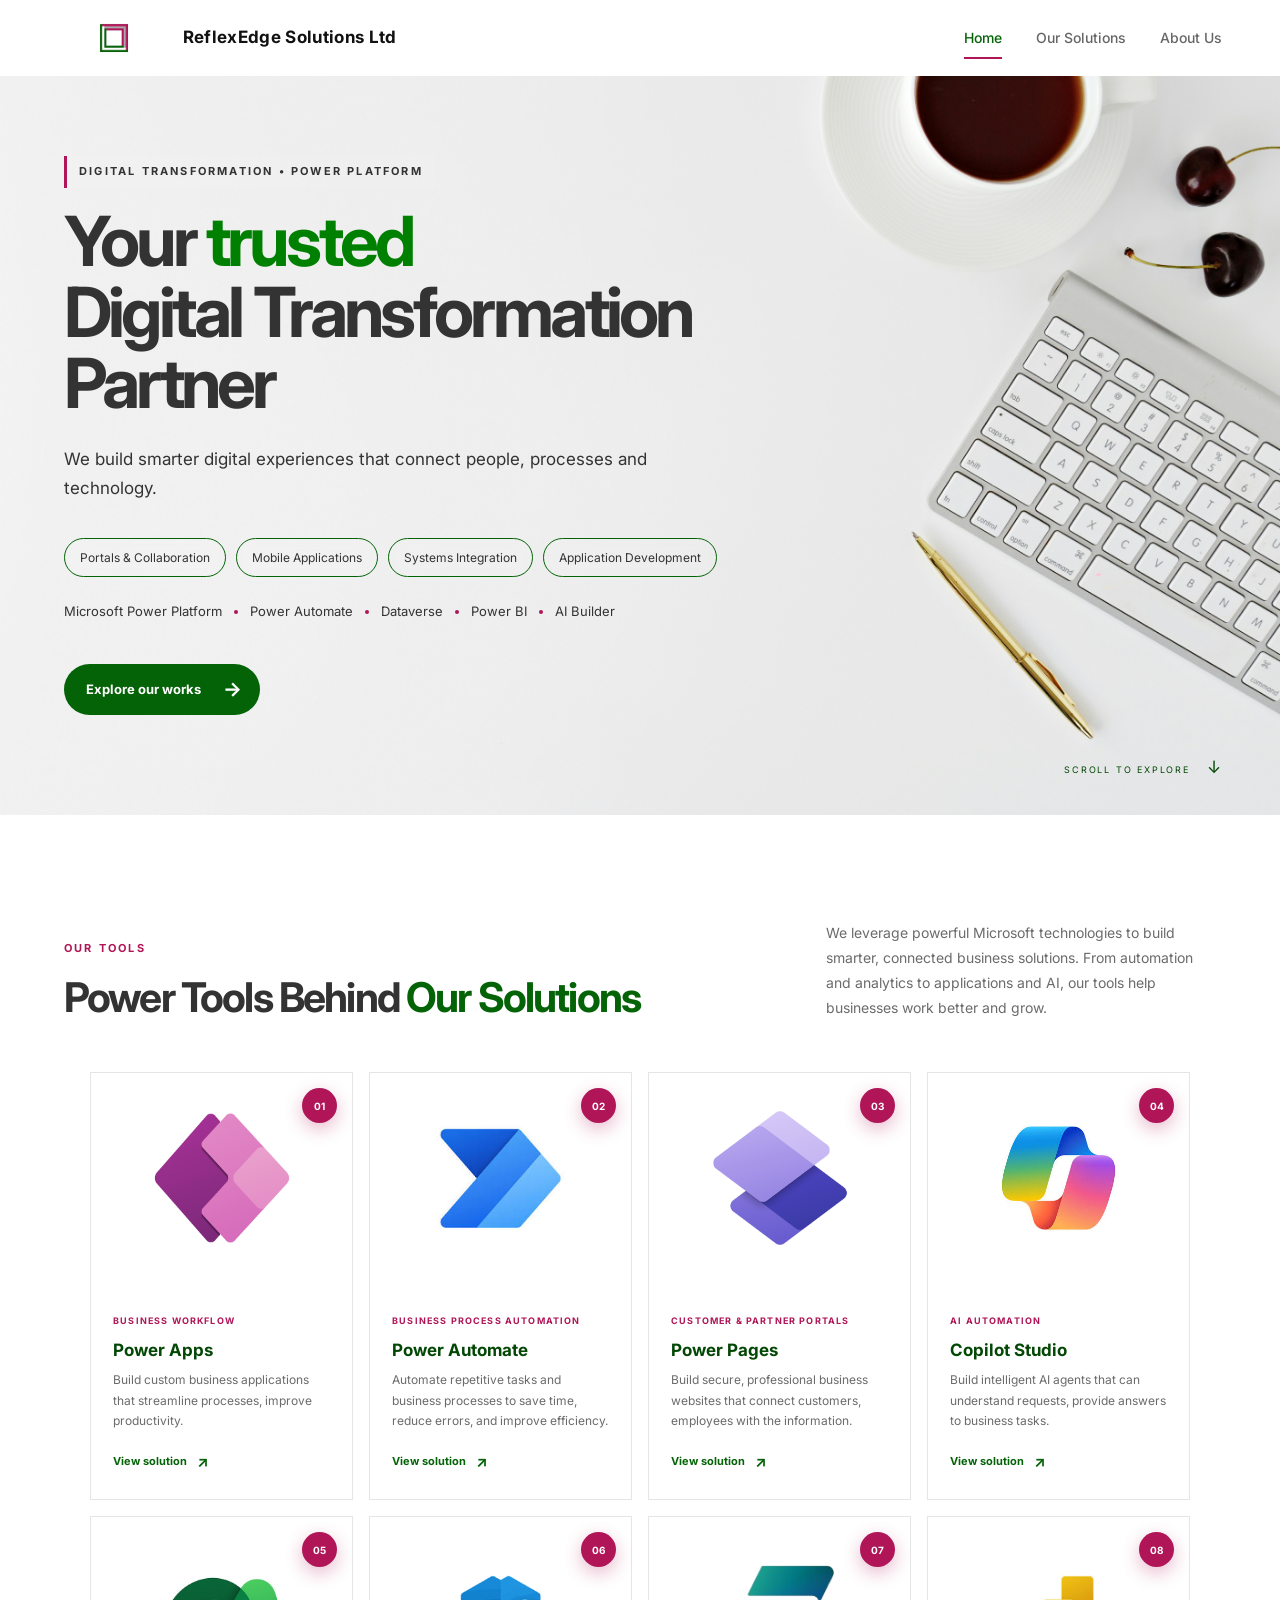
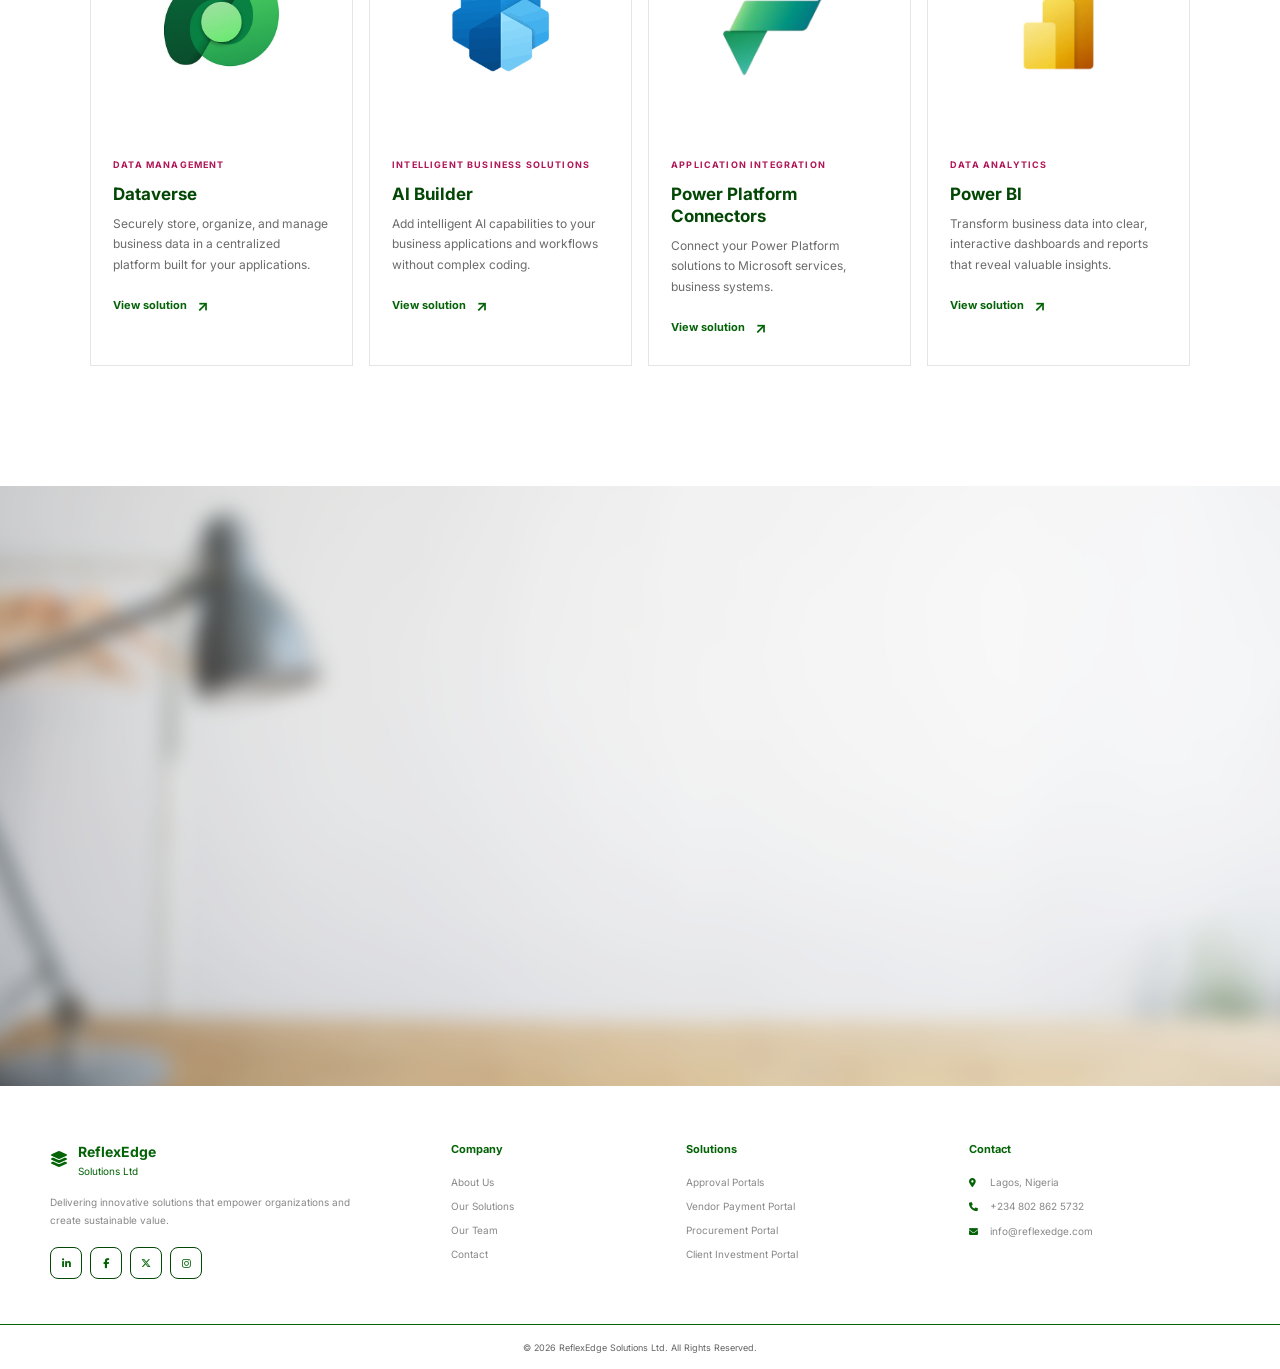
==== commit 99dbaf69: "Update index.html" ====
--- a/index.html
+++ b/index.html
@@ -29,7 +29,6 @@
     <link rel="stylesheet"
           href="https://cdnjs.cloudflare.com/ajax/libs/font-awesome/6.5.2/css/all.min.css">
 </head>
-
 
 
     
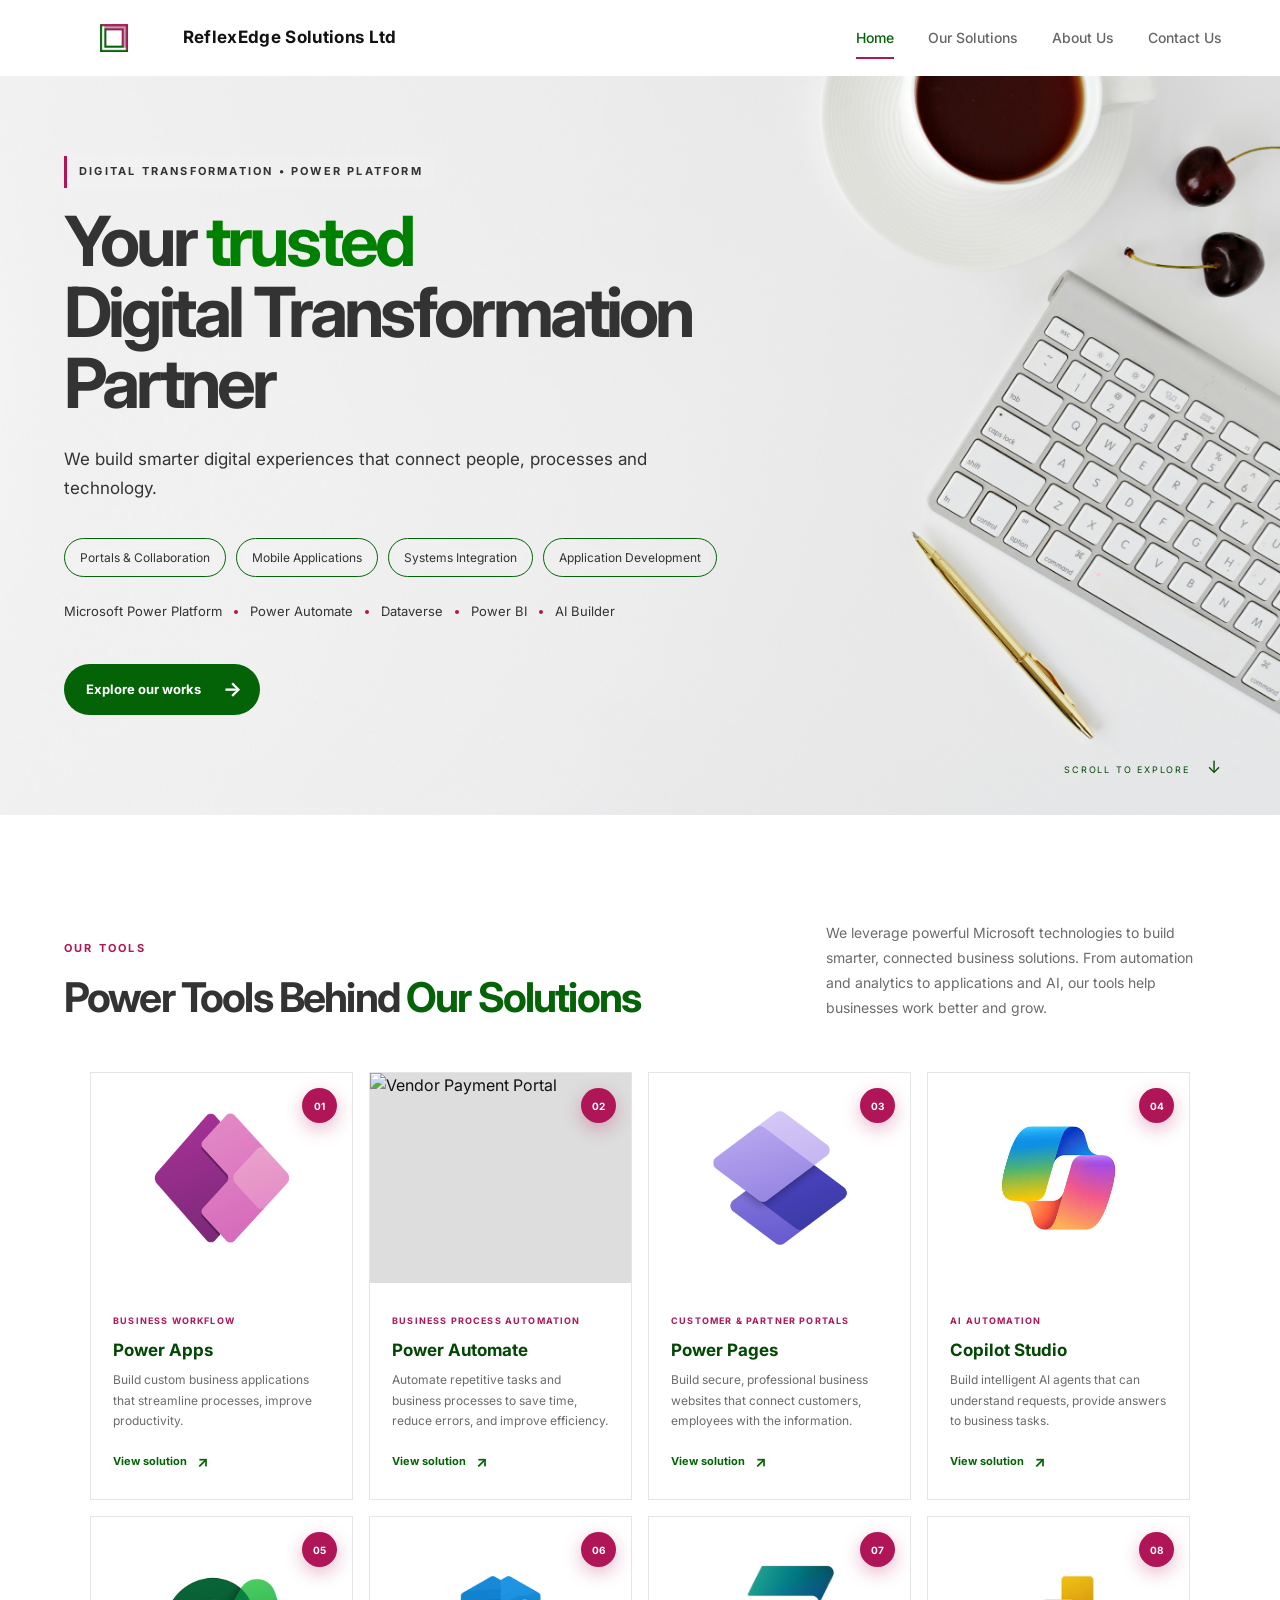
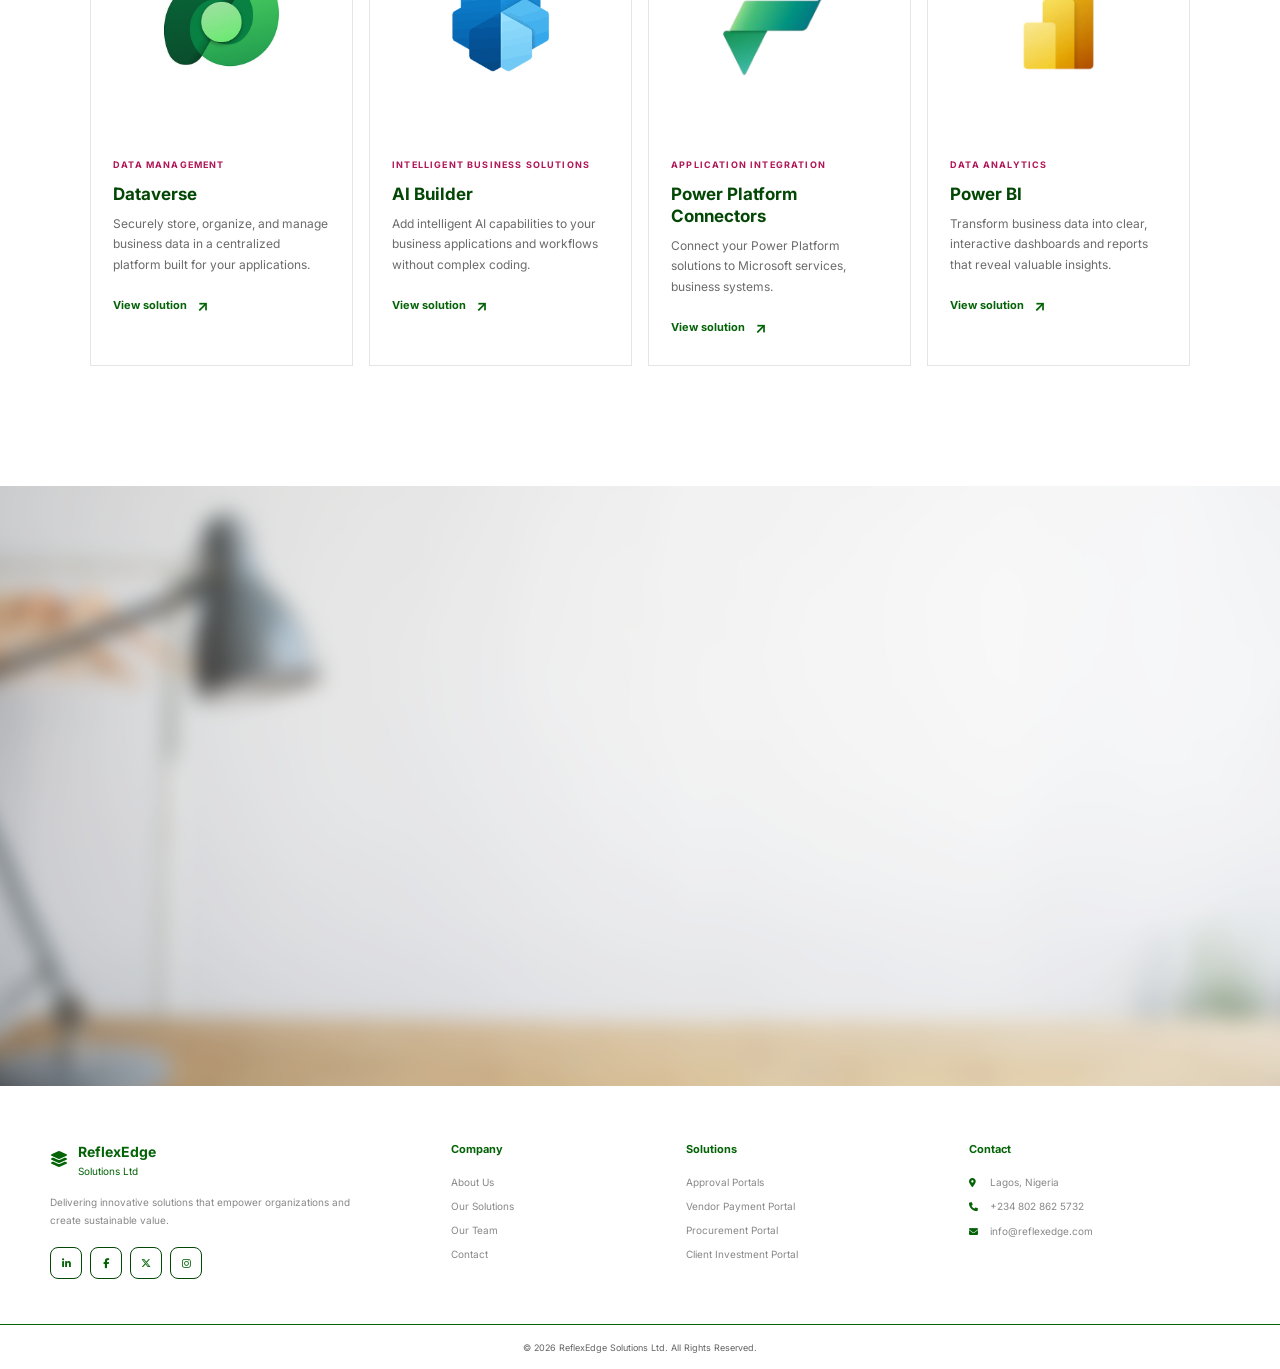
==== commit 3a93fe5b: "Update index.html" ====
--- a/index.html
+++ b/index.html
@@ -30,9 +30,6 @@
           href="https://cdnjs.cloudflare.com/ajax/libs/font-awesome/6.5.2/css/all.min.css">
 </head>
 
-
-    
-
 <body>
 
 <header class="site-header">
@@ -45,6 +42,7 @@
         <a href="/" class="active">Home</a>
         <a href="/Solutions/">Our Solutions</a>
         <a href="/meet-the-team/">About Us</a>
+        <a href="/Contact/">Contact Us</a>
     </nav>
 
     <button class="menu-button" aria-label="Open menu" type="button">
@@ -162,7 +160,7 @@
 
             <article class="solution-card">
                 <div class="card-image">
-                    <img src="images/powerautomate.png" alt="Vendor Payment Portal">
+                    <img src="images/powerautomate-removebg-preview.png" alt="Vendor Payment Portal">
                     <span class="card-number">02</span>
                 </div>
 
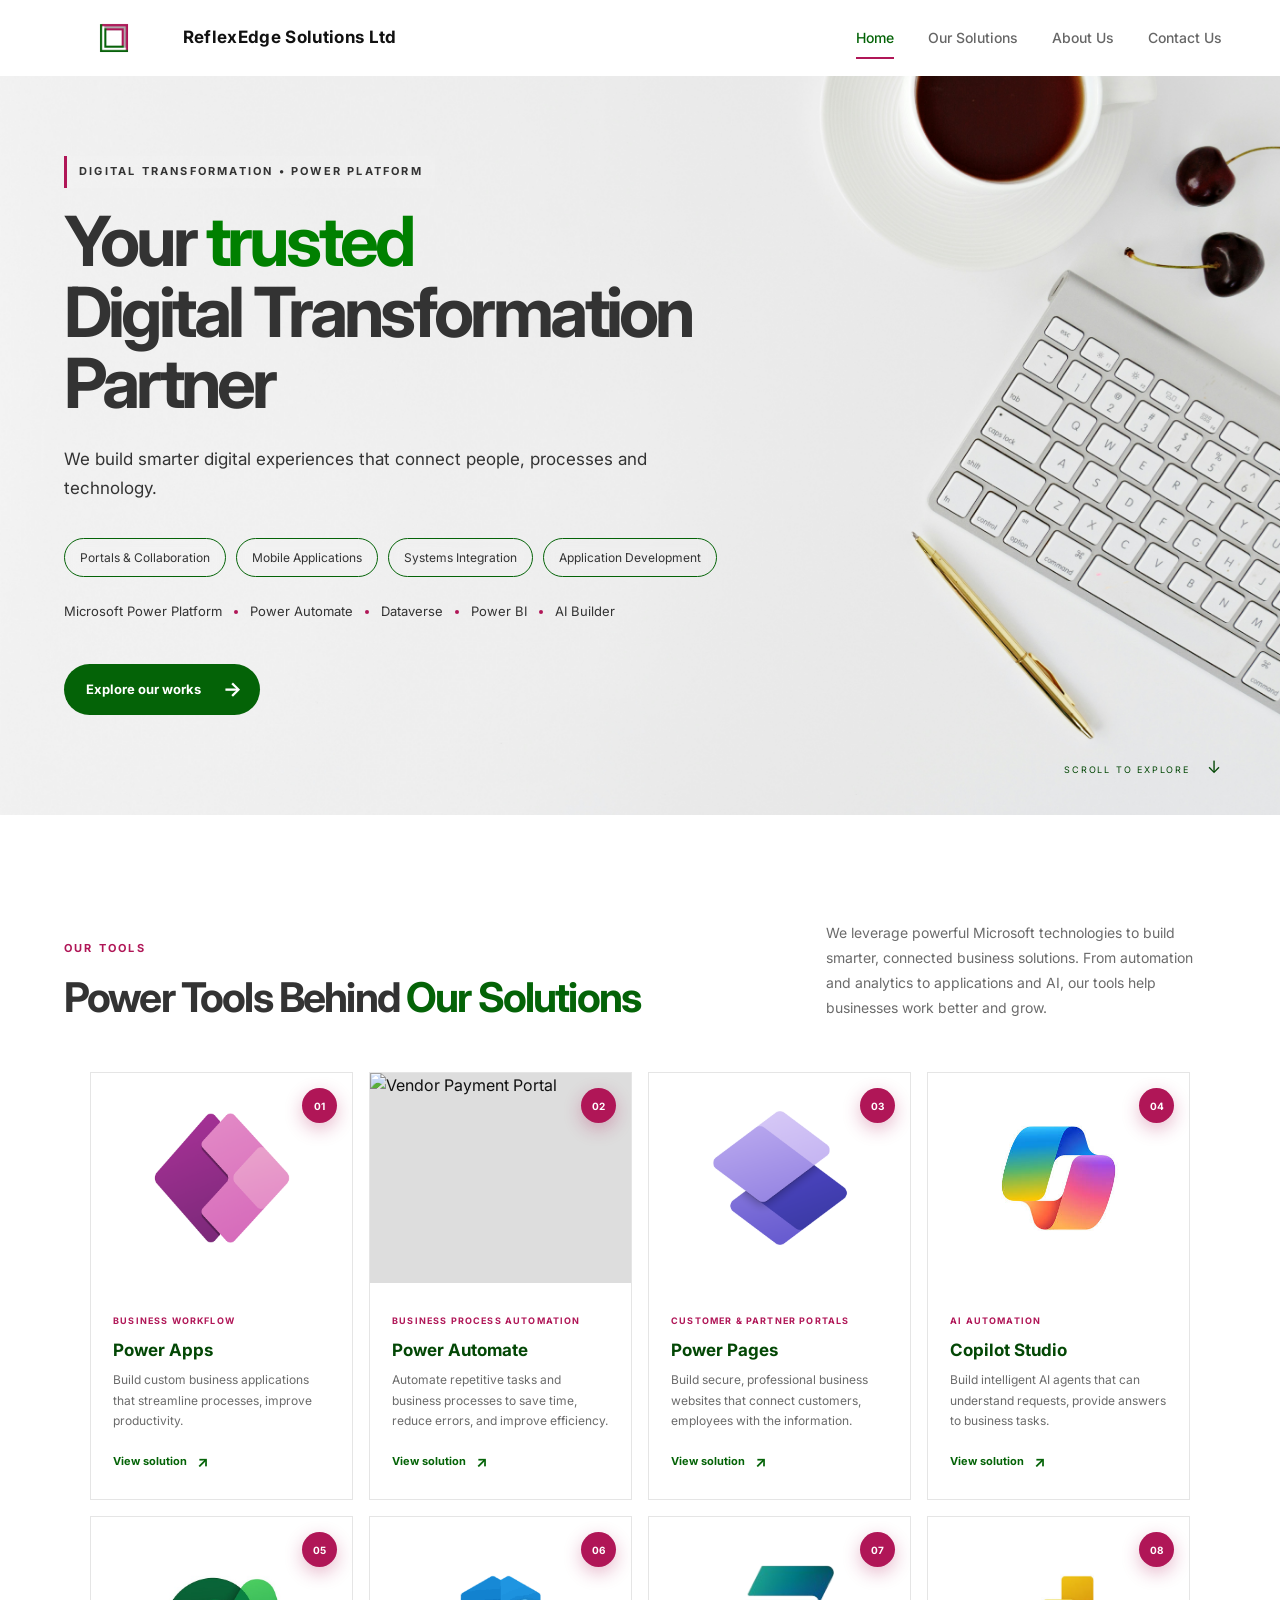
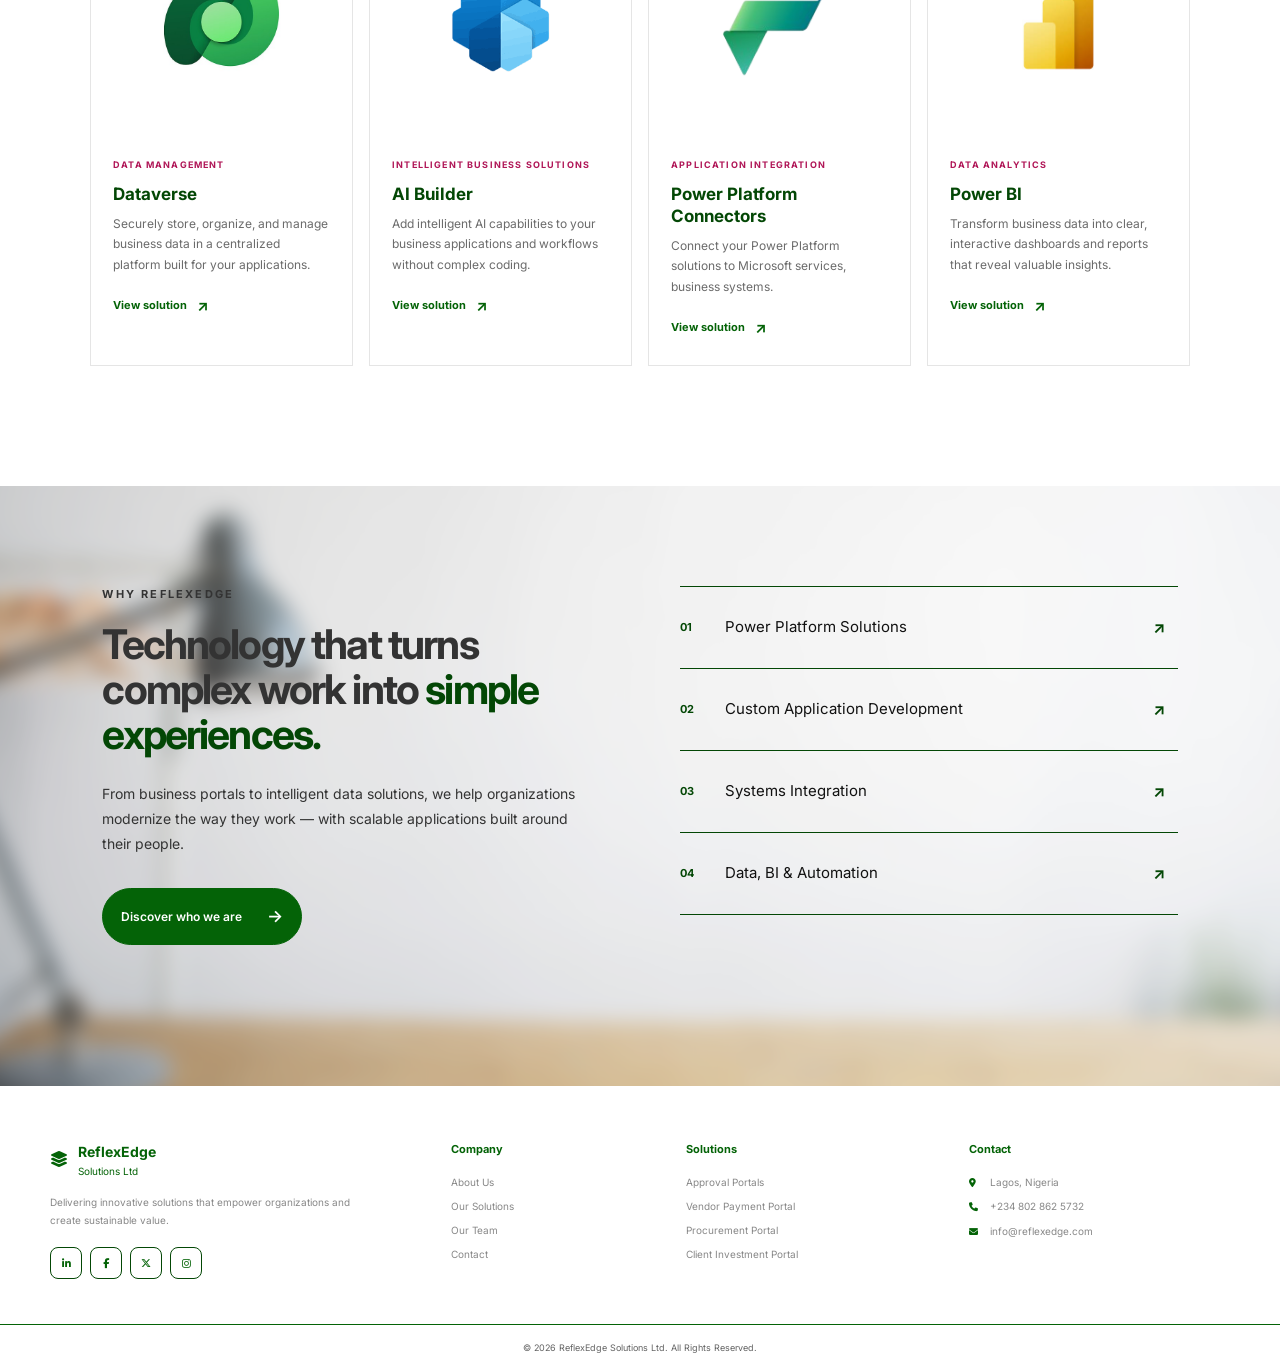
==== commit b785d4d6: "Update index.html" ====
--- a/index.html
+++ b/index.html
@@ -14,6 +14,7 @@
     <meta name="robots" content="index, follow">
 
     <link rel="canonical" href="https://www.reflexedgesolutions.com/">
+    
 
     <title>ReflexEdge Solutions Ltd | Digital Transformation</title>
 
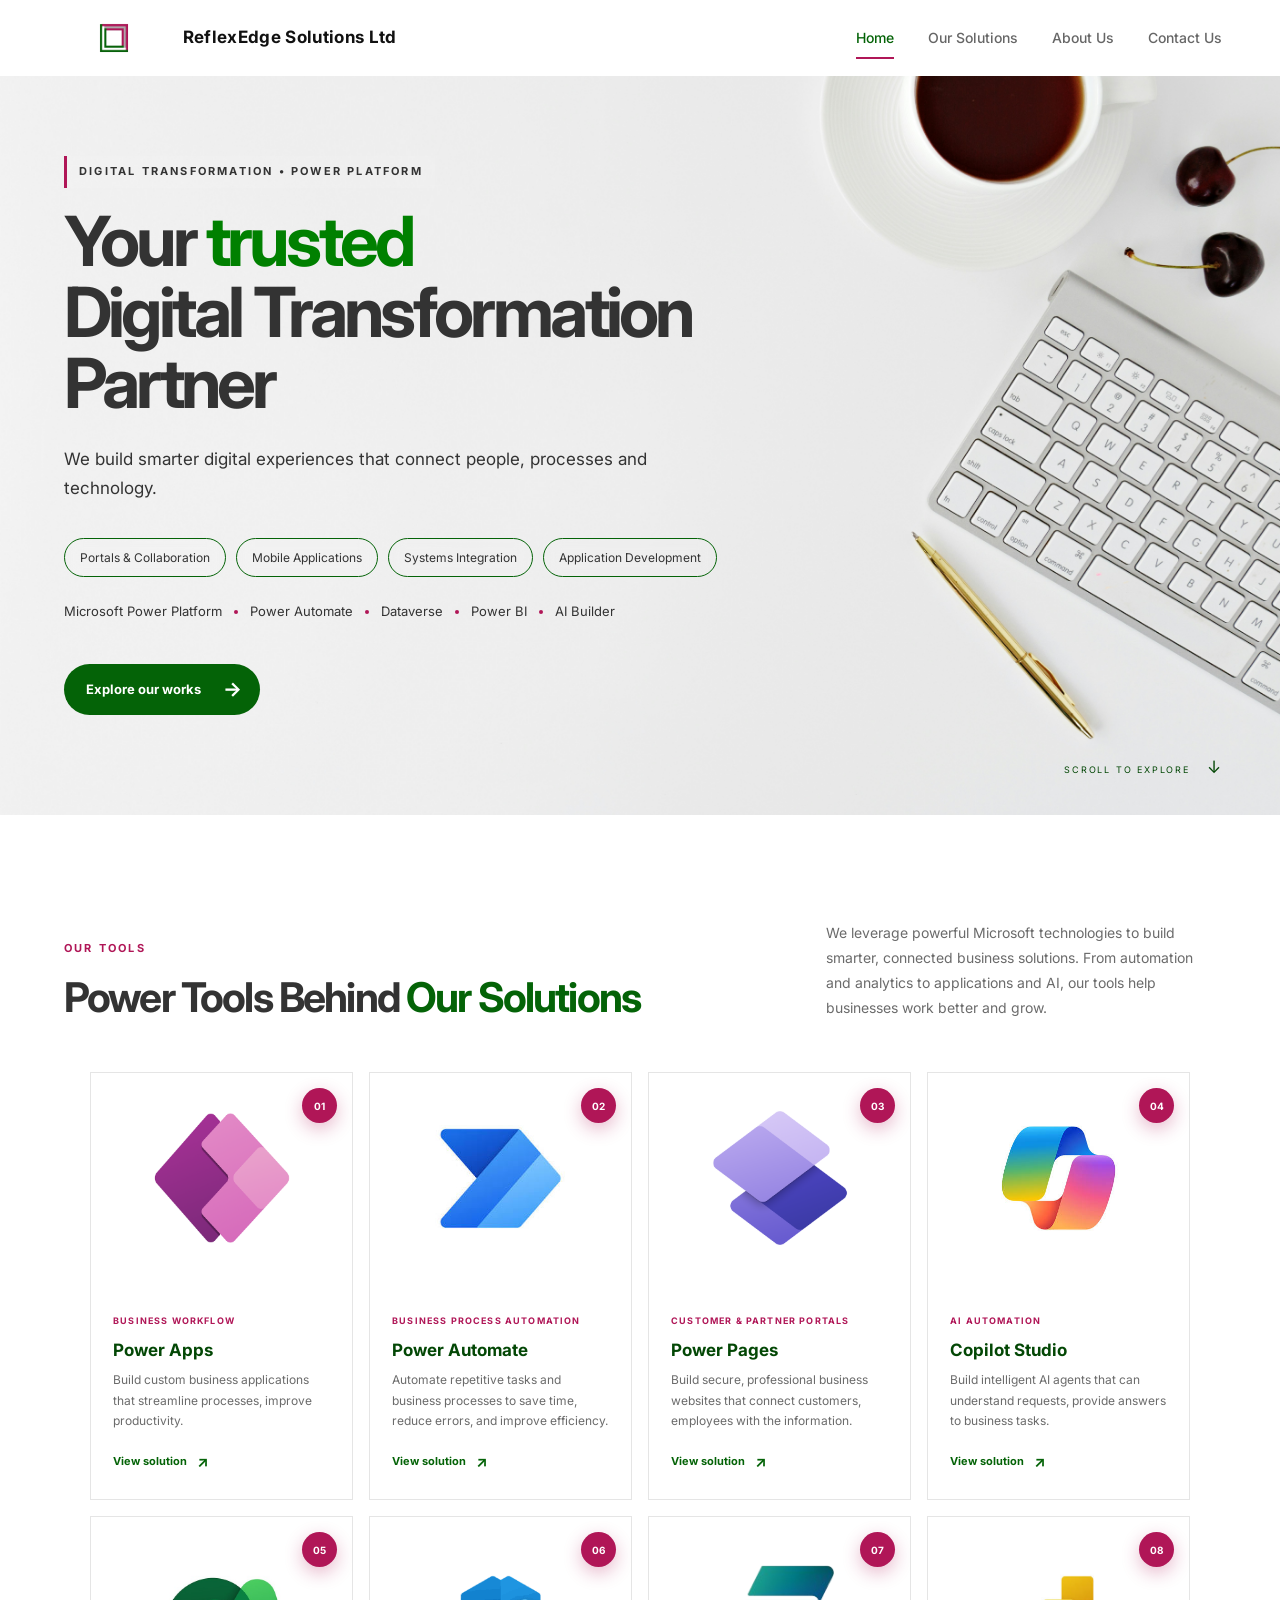
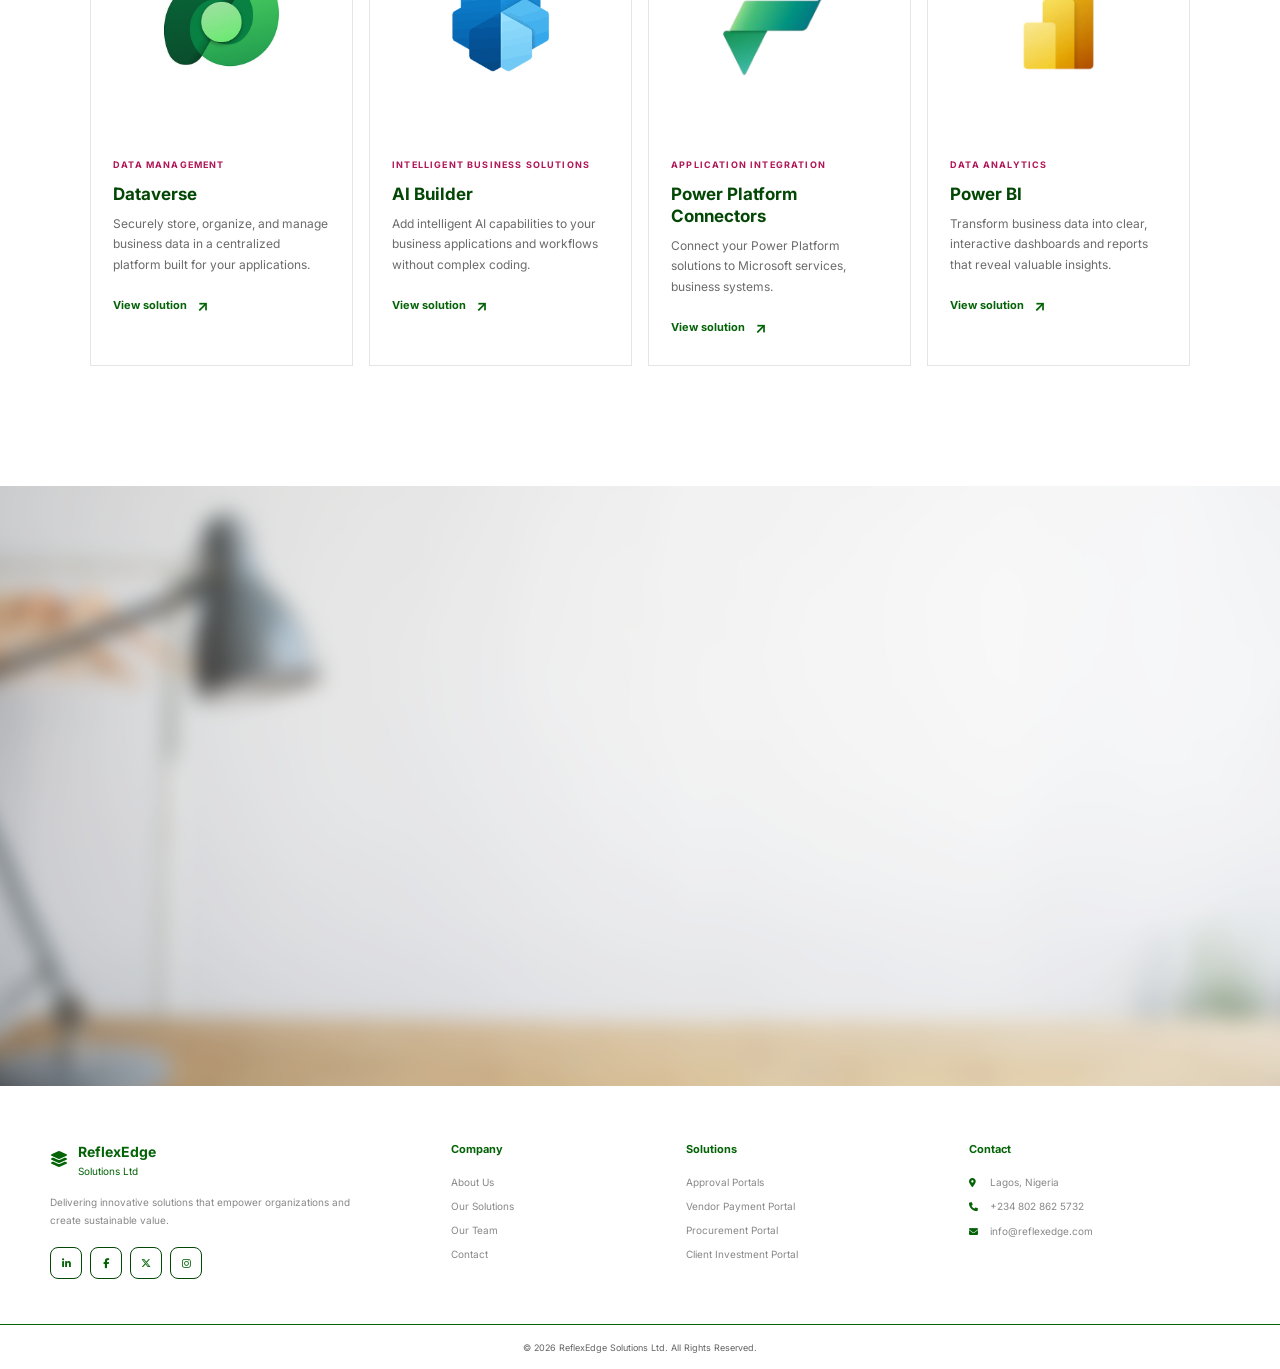
==== commit 379e82be: "Update index.html" ====
--- a/index.html
+++ b/index.html
@@ -161,7 +161,7 @@
 
             <article class="solution-card">
                 <div class="card-image">
-                    <img src="images/powerautomate-removebg-preview.png" alt="Vendor Payment Portal">
+                    <img src="images/powerautomate.png" alt="Vendor Payment Portal">
                     <span class="card-number">02</span>
                 </div>
 
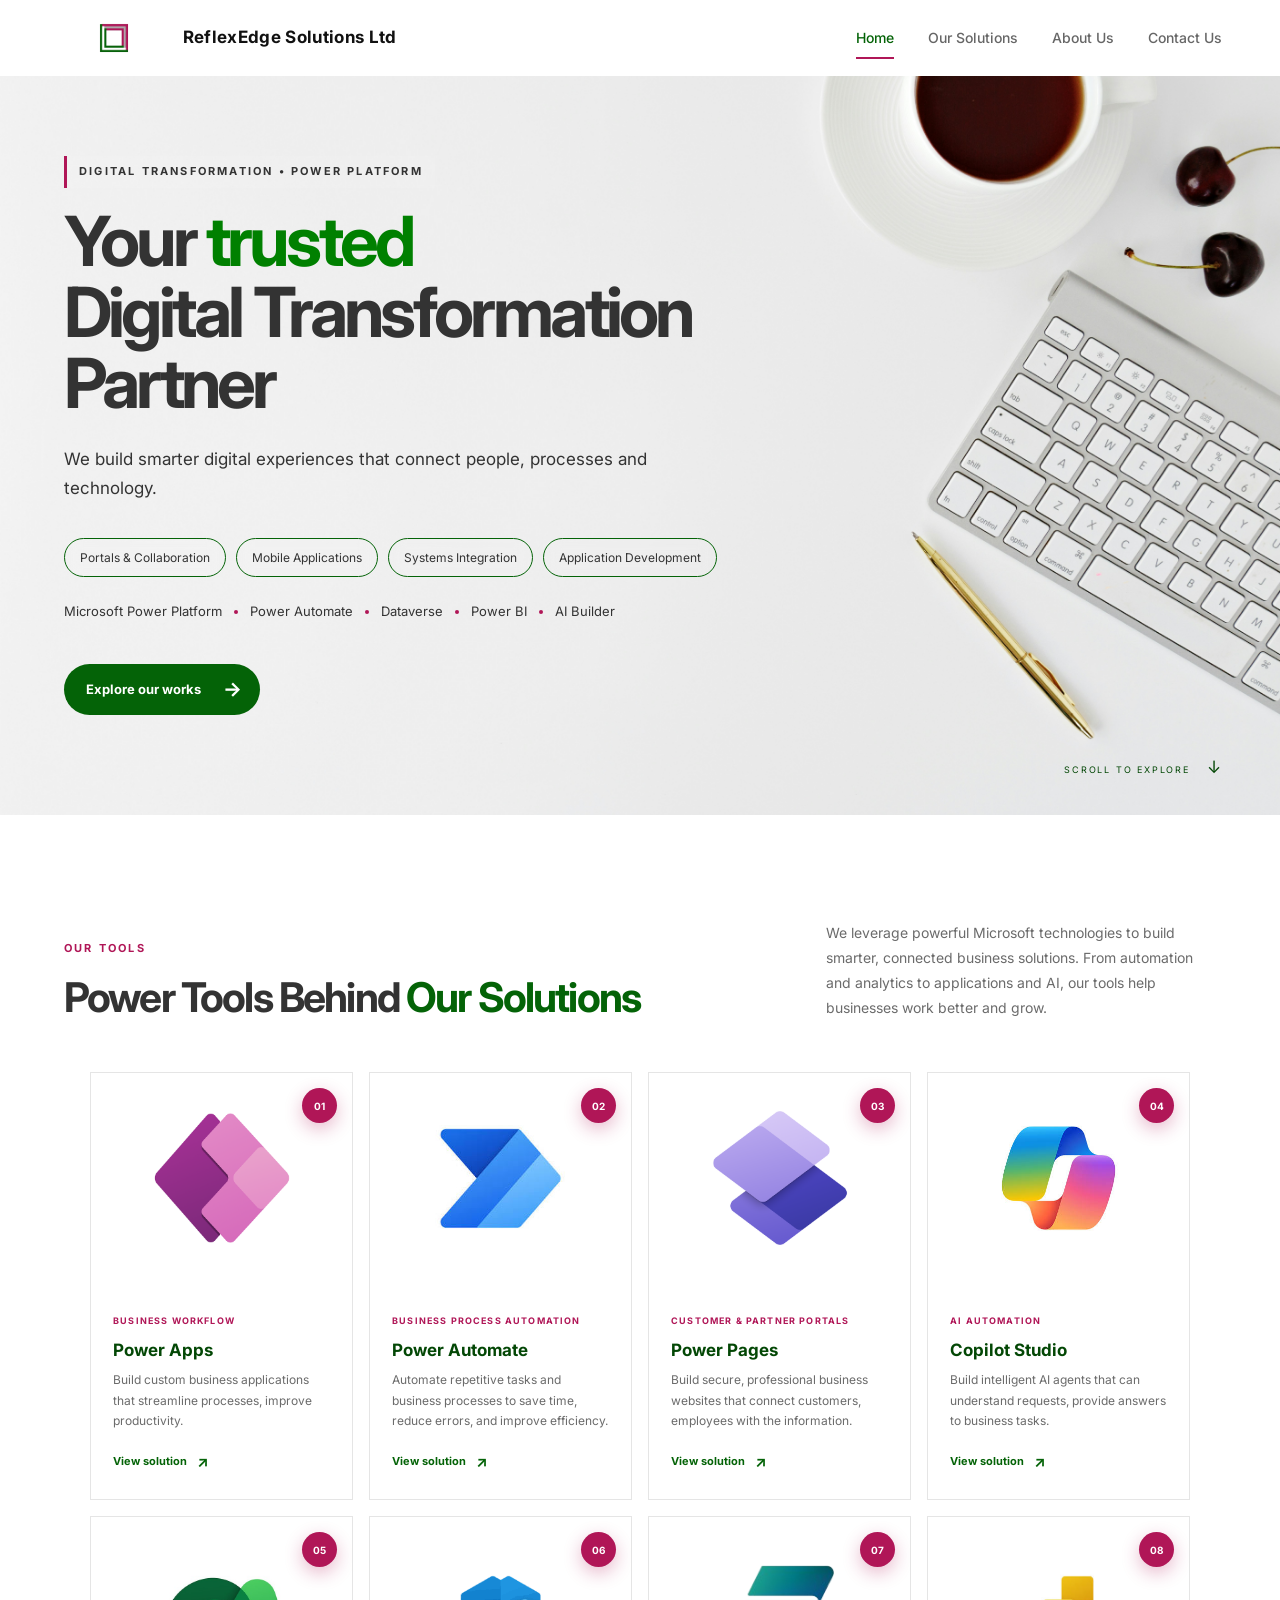
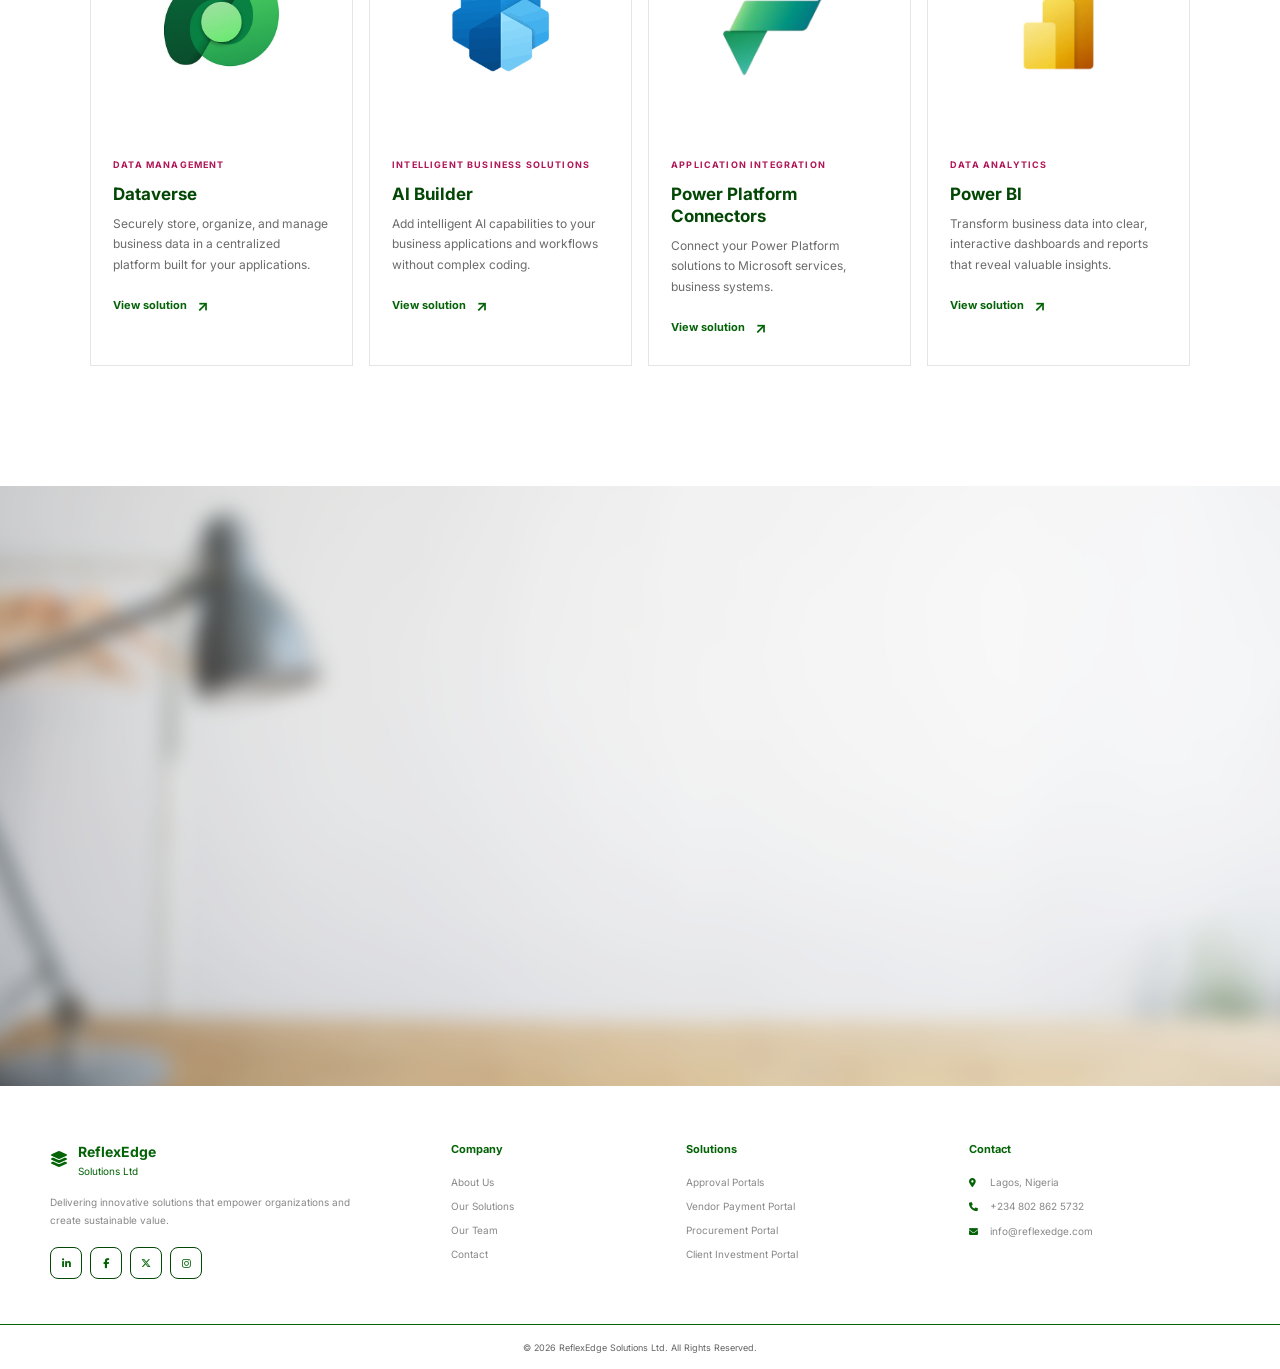
==== commit a07400ca: "Update index.html" ====
--- a/index.html
+++ b/index.html
@@ -14,6 +14,7 @@
     <meta name="robots" content="index, follow">
 
     <link rel="canonical" href="https://www.reflexedgesolutions.com/">
+    
     
 
     <title>ReflexEdge Solutions Ltd | Digital Transformation</title>
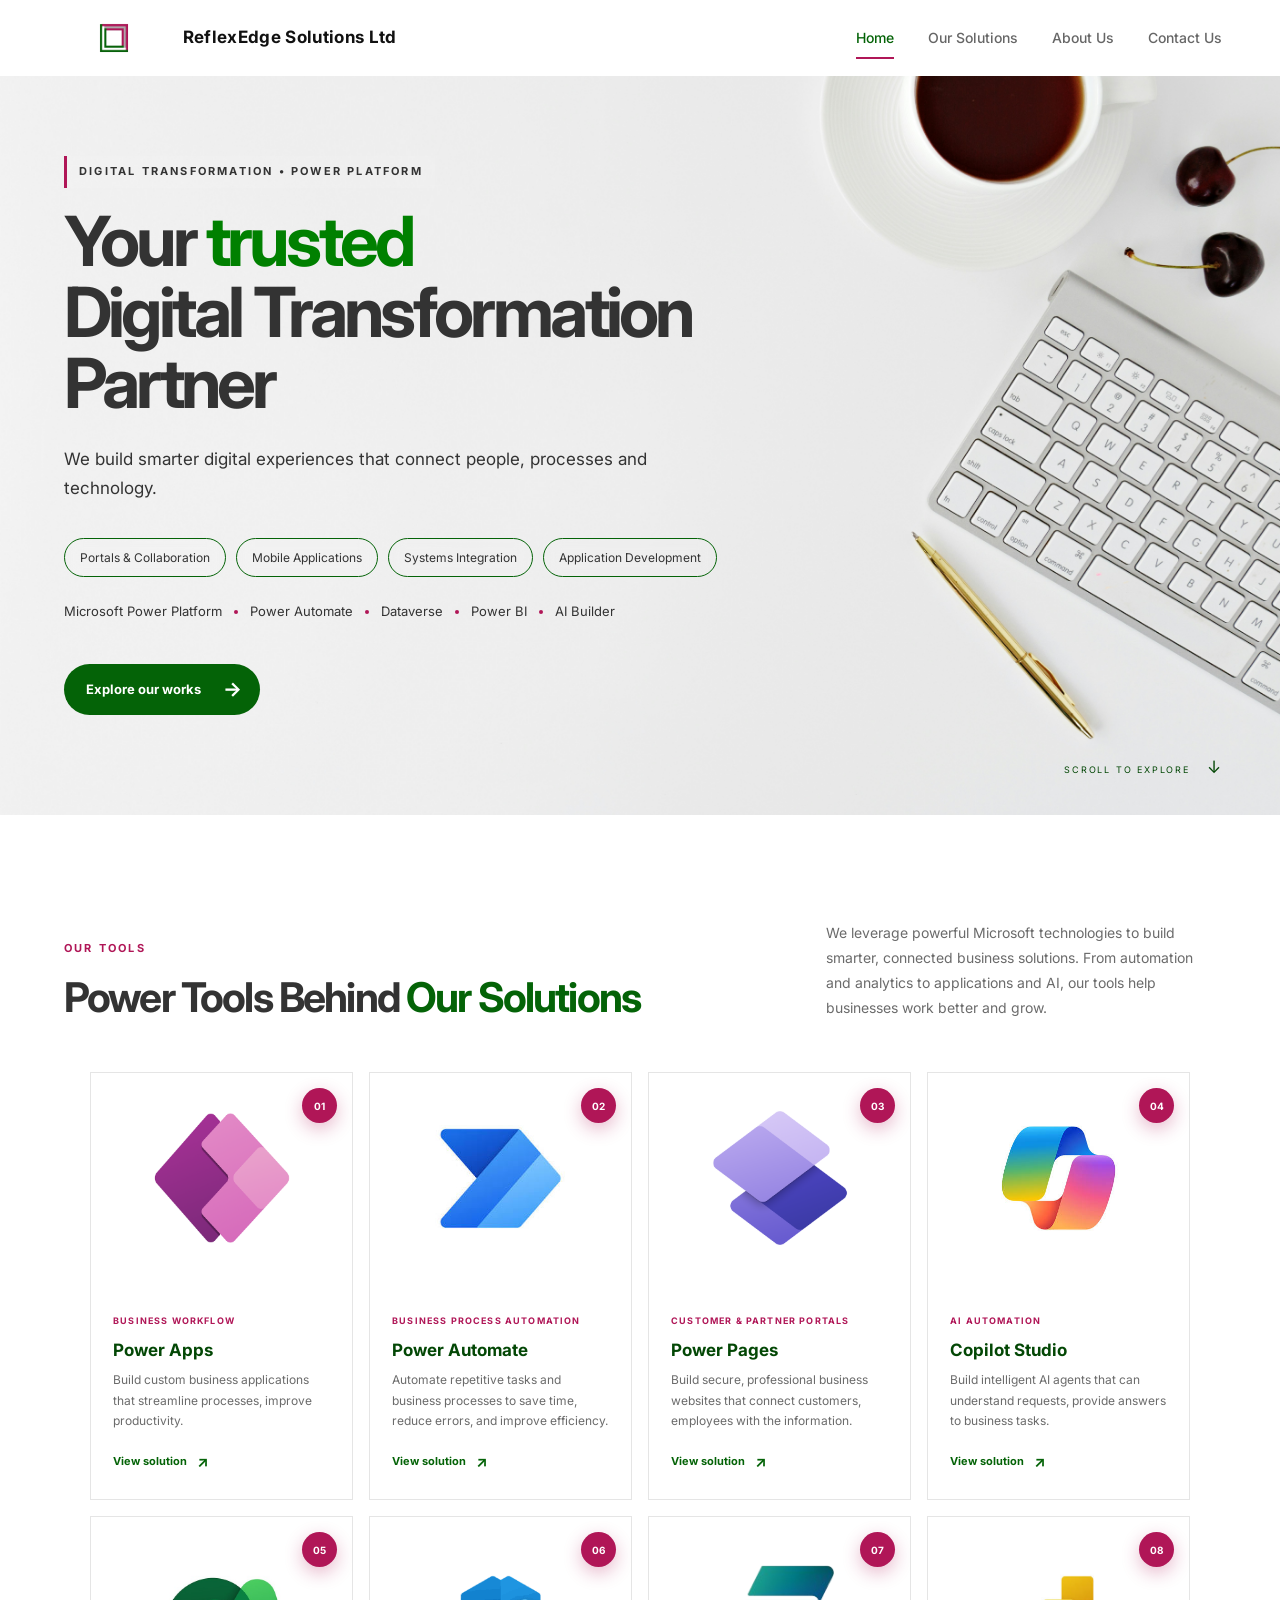
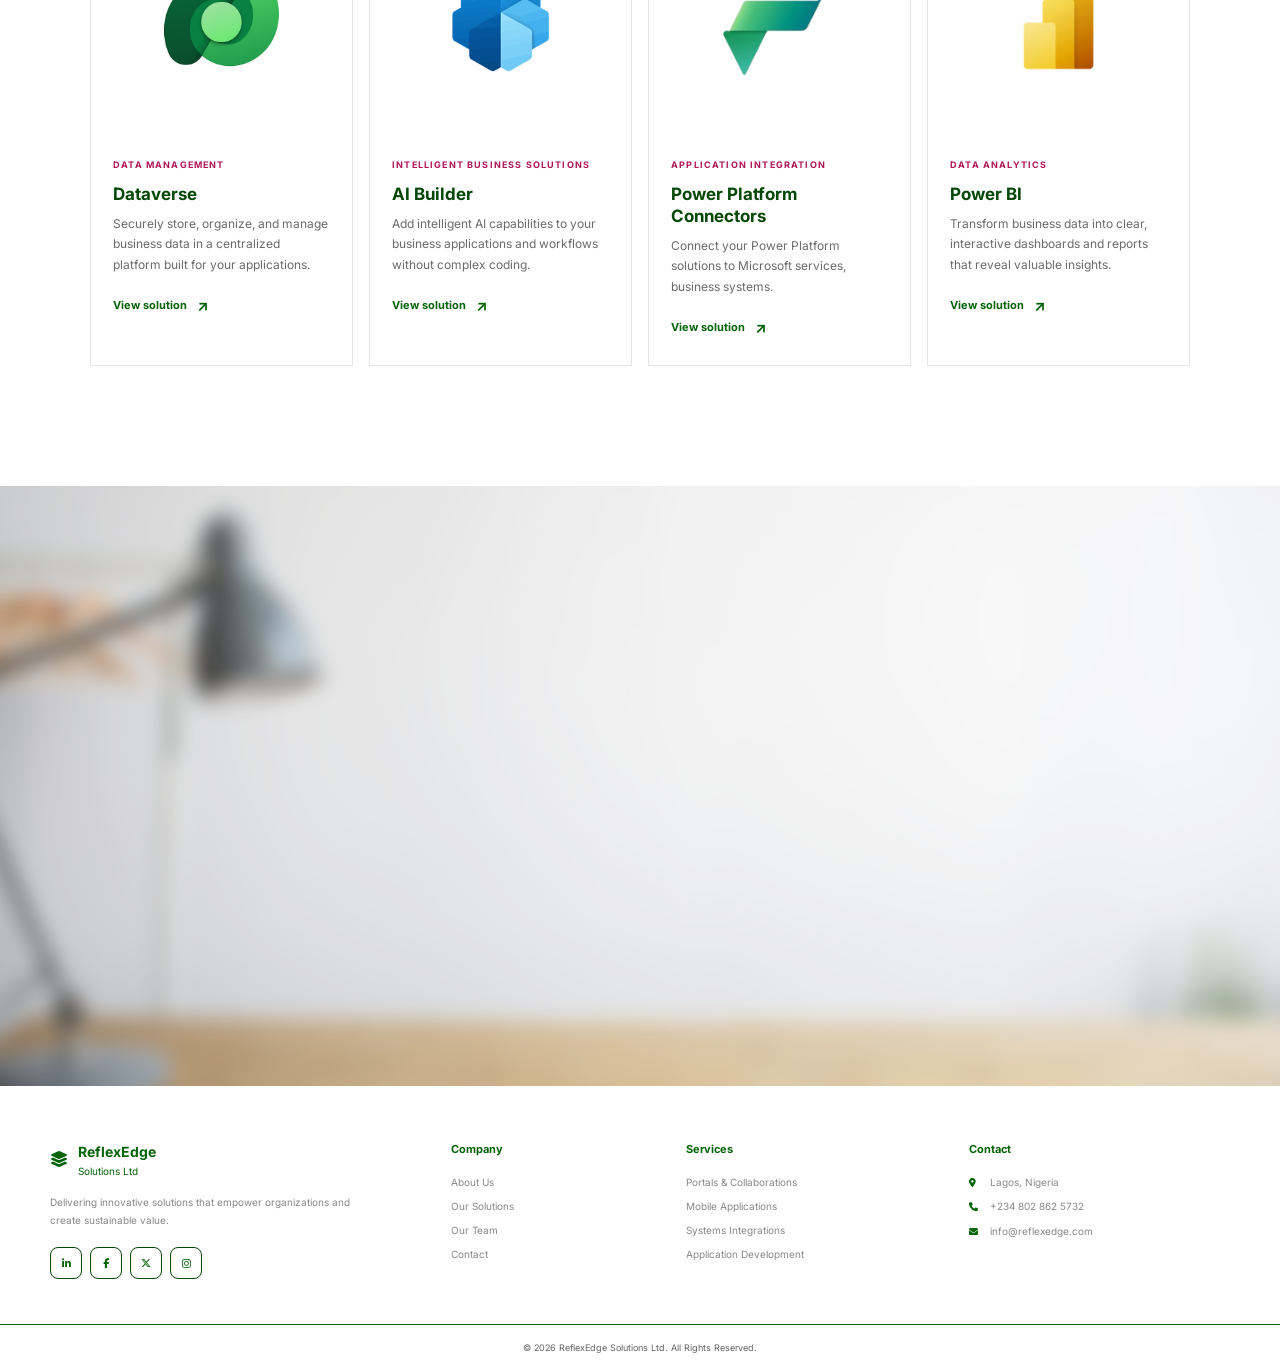
==== commit d09ba177: "Update index.html" ====
--- a/index.html
+++ b/index.html
@@ -415,11 +415,11 @@
         </div>
 
         <div class="footer-column">
-            <h4>Solutions</h4>
-            <a href="/Solutions/">Approval Portals</a>
-            <a href="/Solutions/">Vendor Payment Portal</a>
-            <a href="/Solutions/">Procurement Portal</a>
-            <a href="/Solutions/">Client Investment Portal</a>
+            <h4>Services</h4>
+            <a href="/Solutions/">Portals & Collaborations</a>
+            <a href="/Solutions/">Mobile Applications</a>
+            <a href="/Solutions/">Systems Integrations</a>
+            <a href="/Solutions/">Application Development</a>
         </div>
 
         <div class="footer-column">
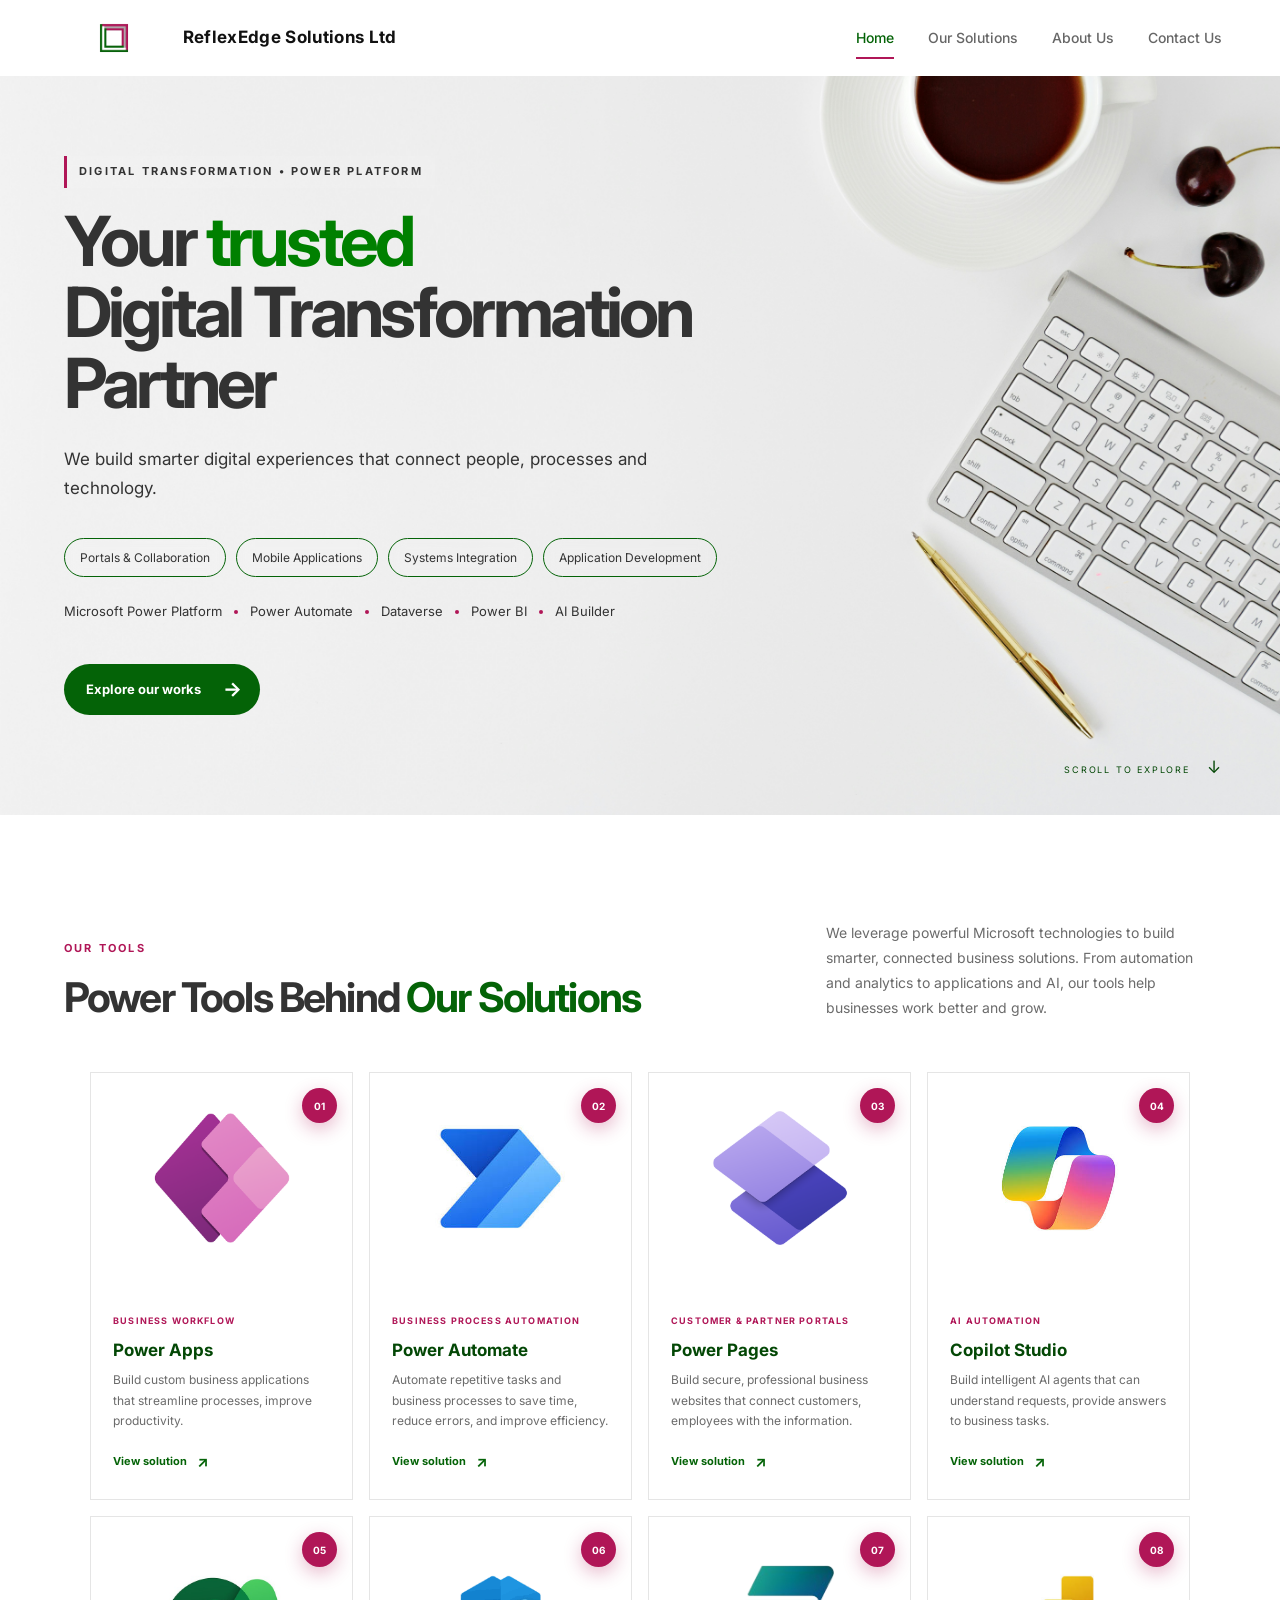
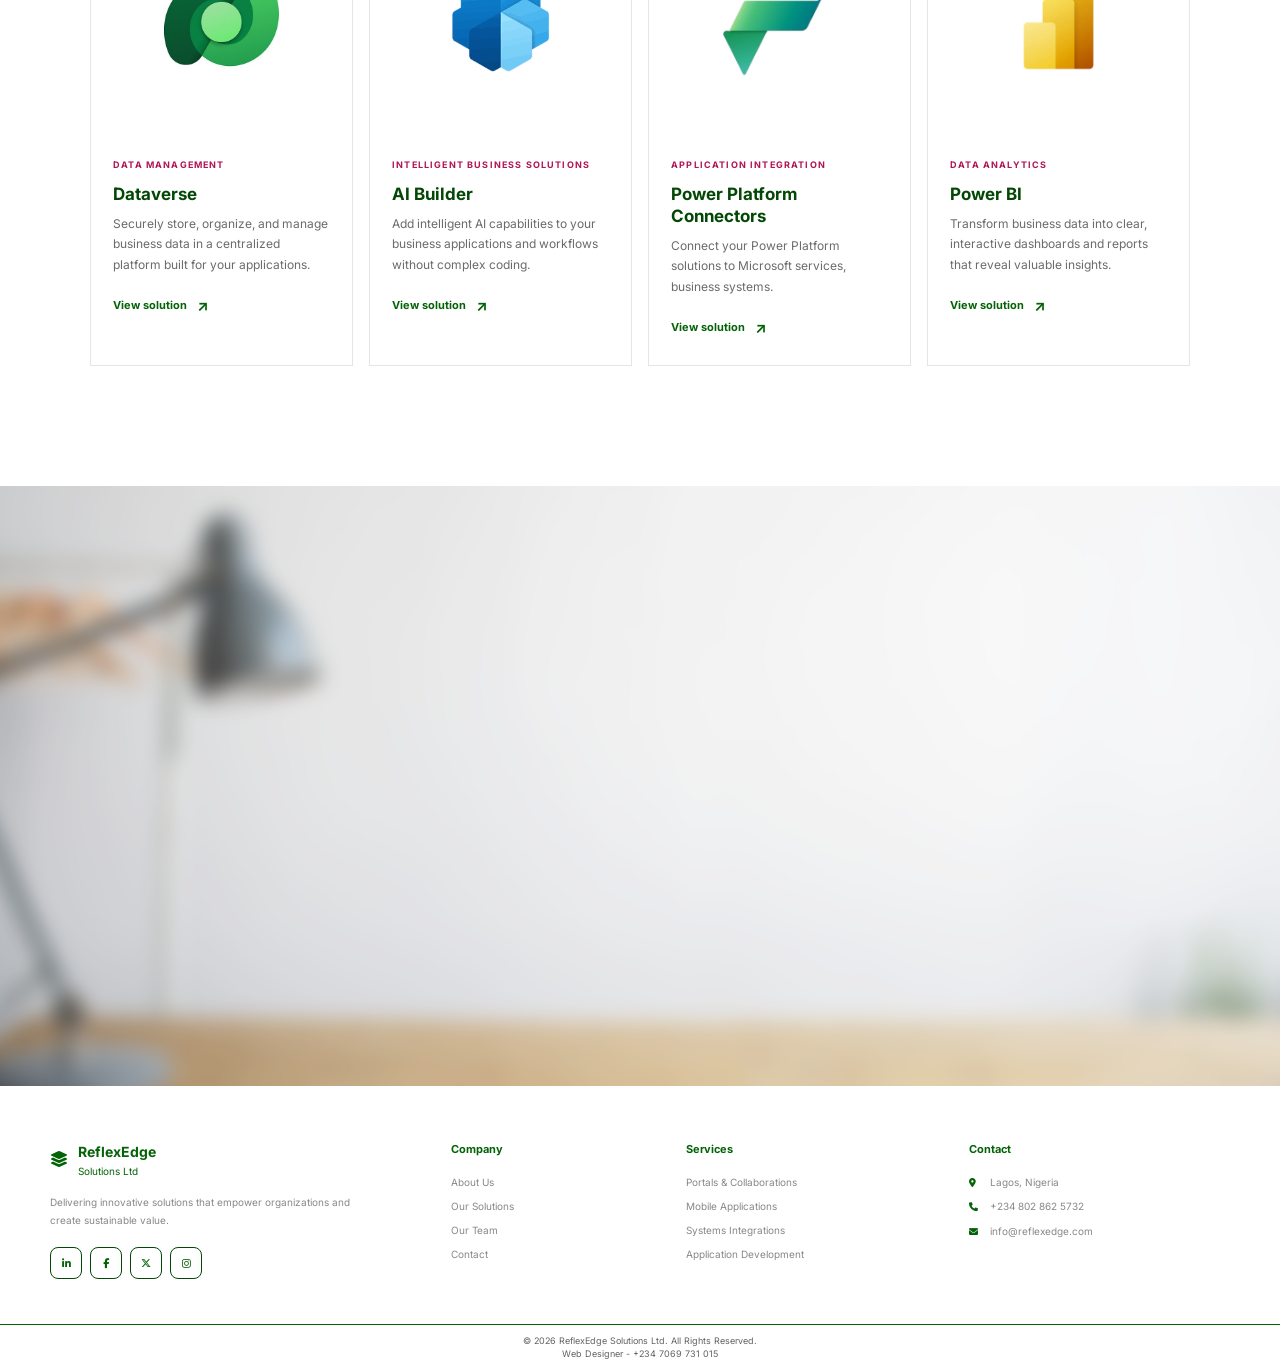
==== commit f6890927: "Update index.html" ====
--- a/index.html
+++ b/index.html
@@ -433,7 +433,7 @@
 
     <div class="footer-bottom">
         <div class="container">
-            <p>© 2026 ReflexEdge Solutions Ltd. All Rights Reserved.</p>
+            <p>© 2026 ReflexEdge Solutions Ltd. All Rights Reserved. <br> Web Designer - +234 7069 731 015</p>
         </div>
     </div>
 
